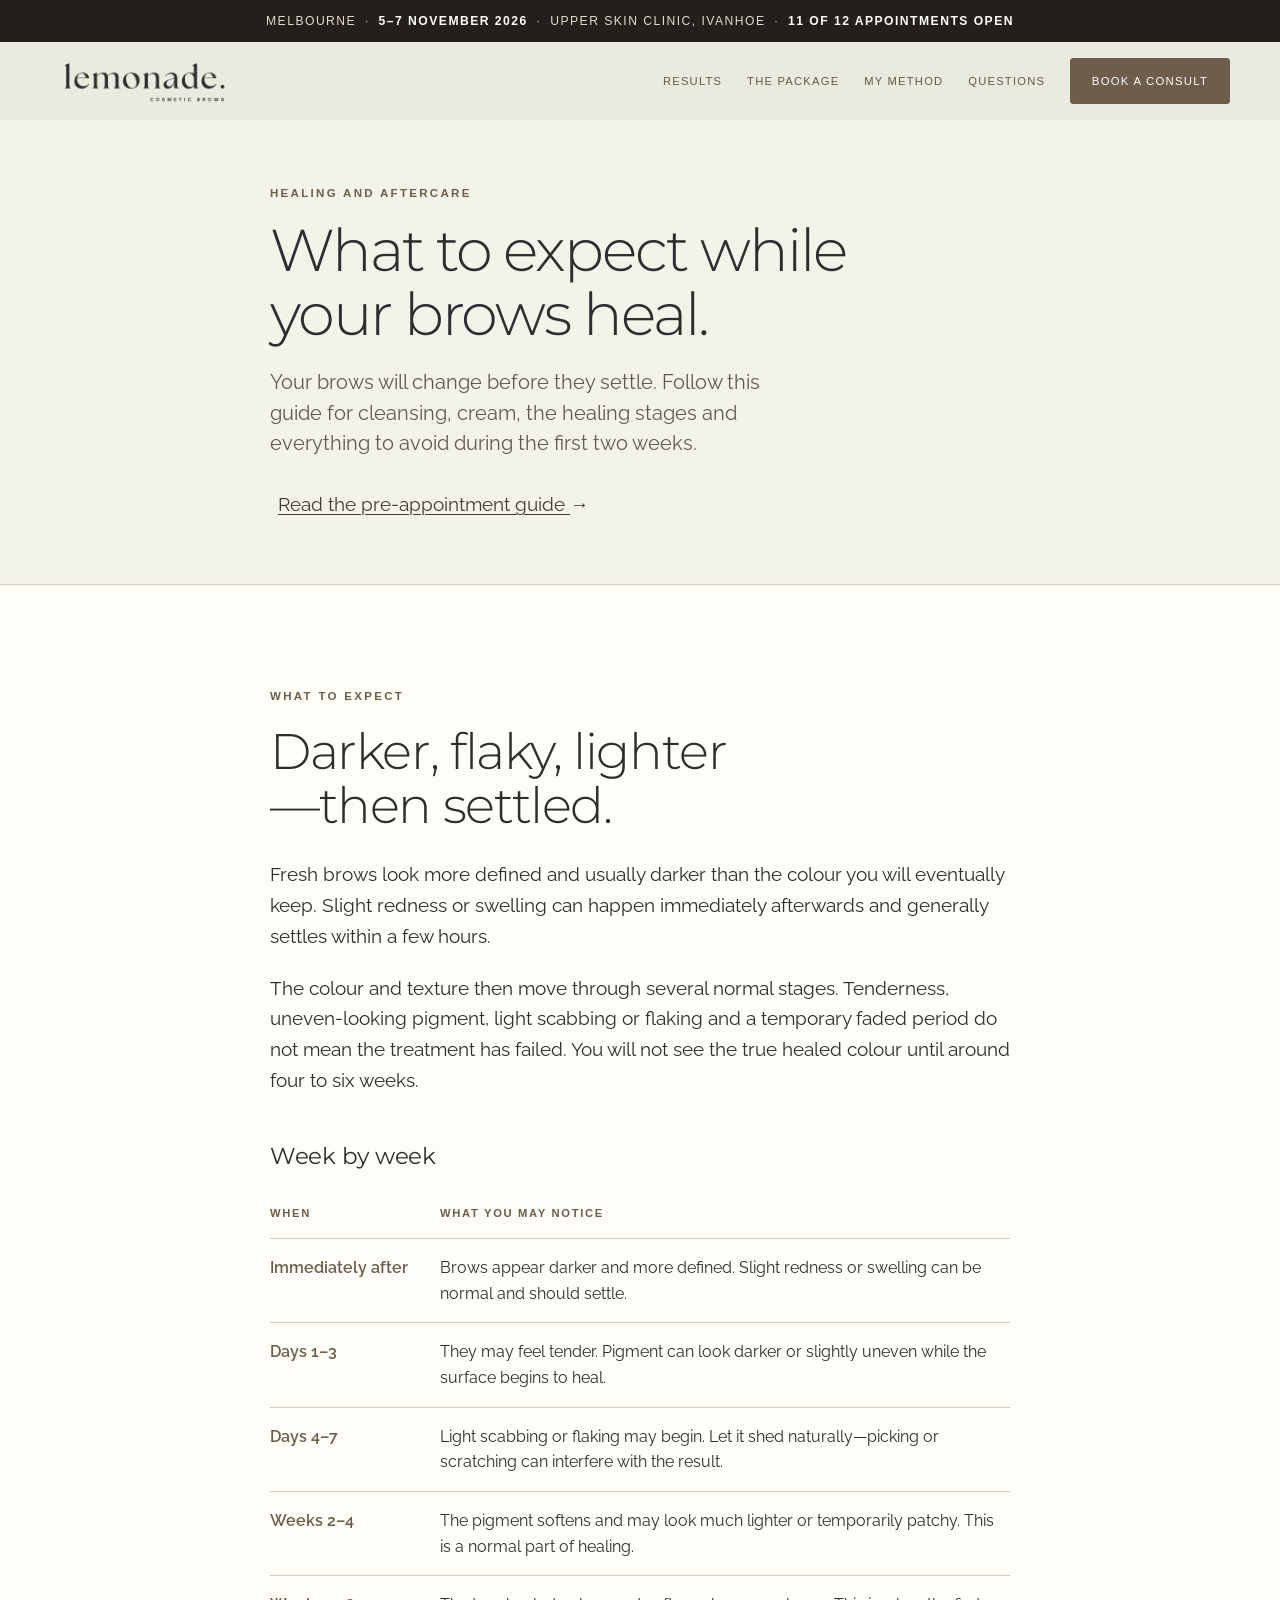
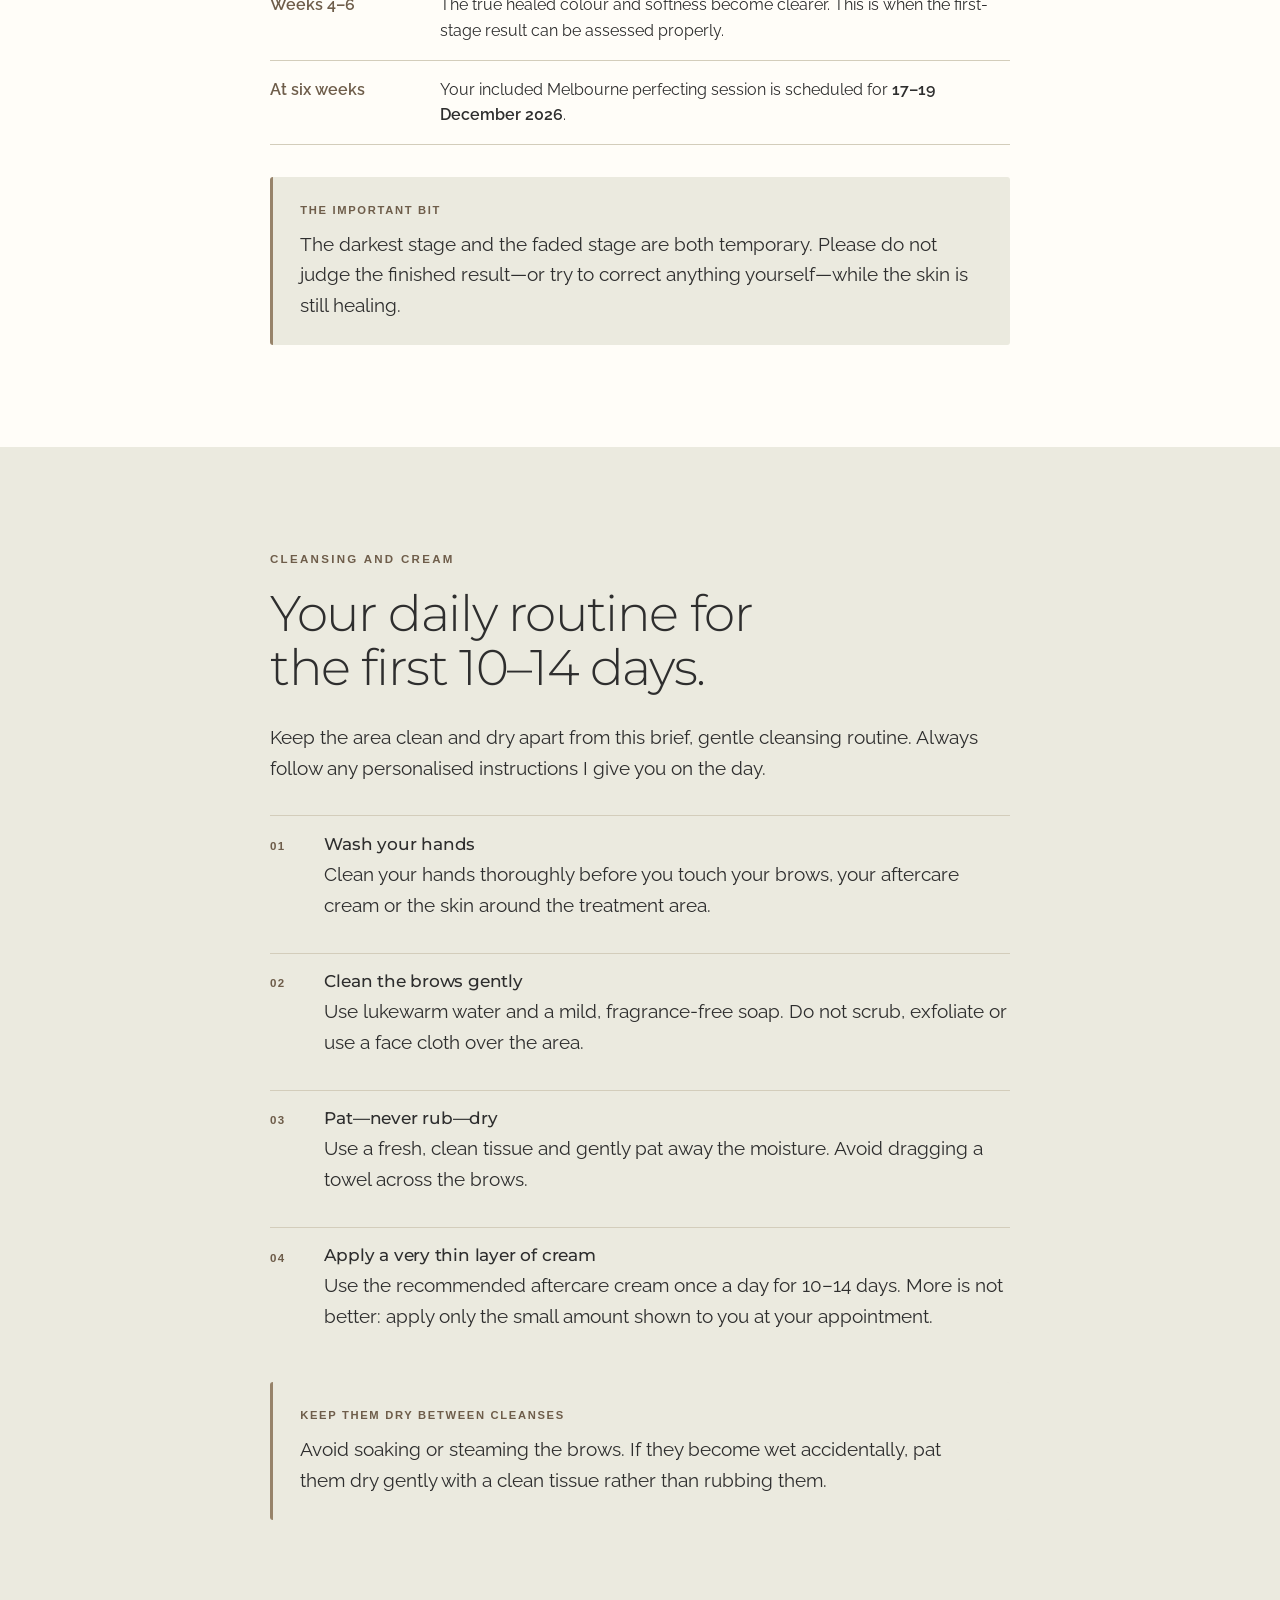
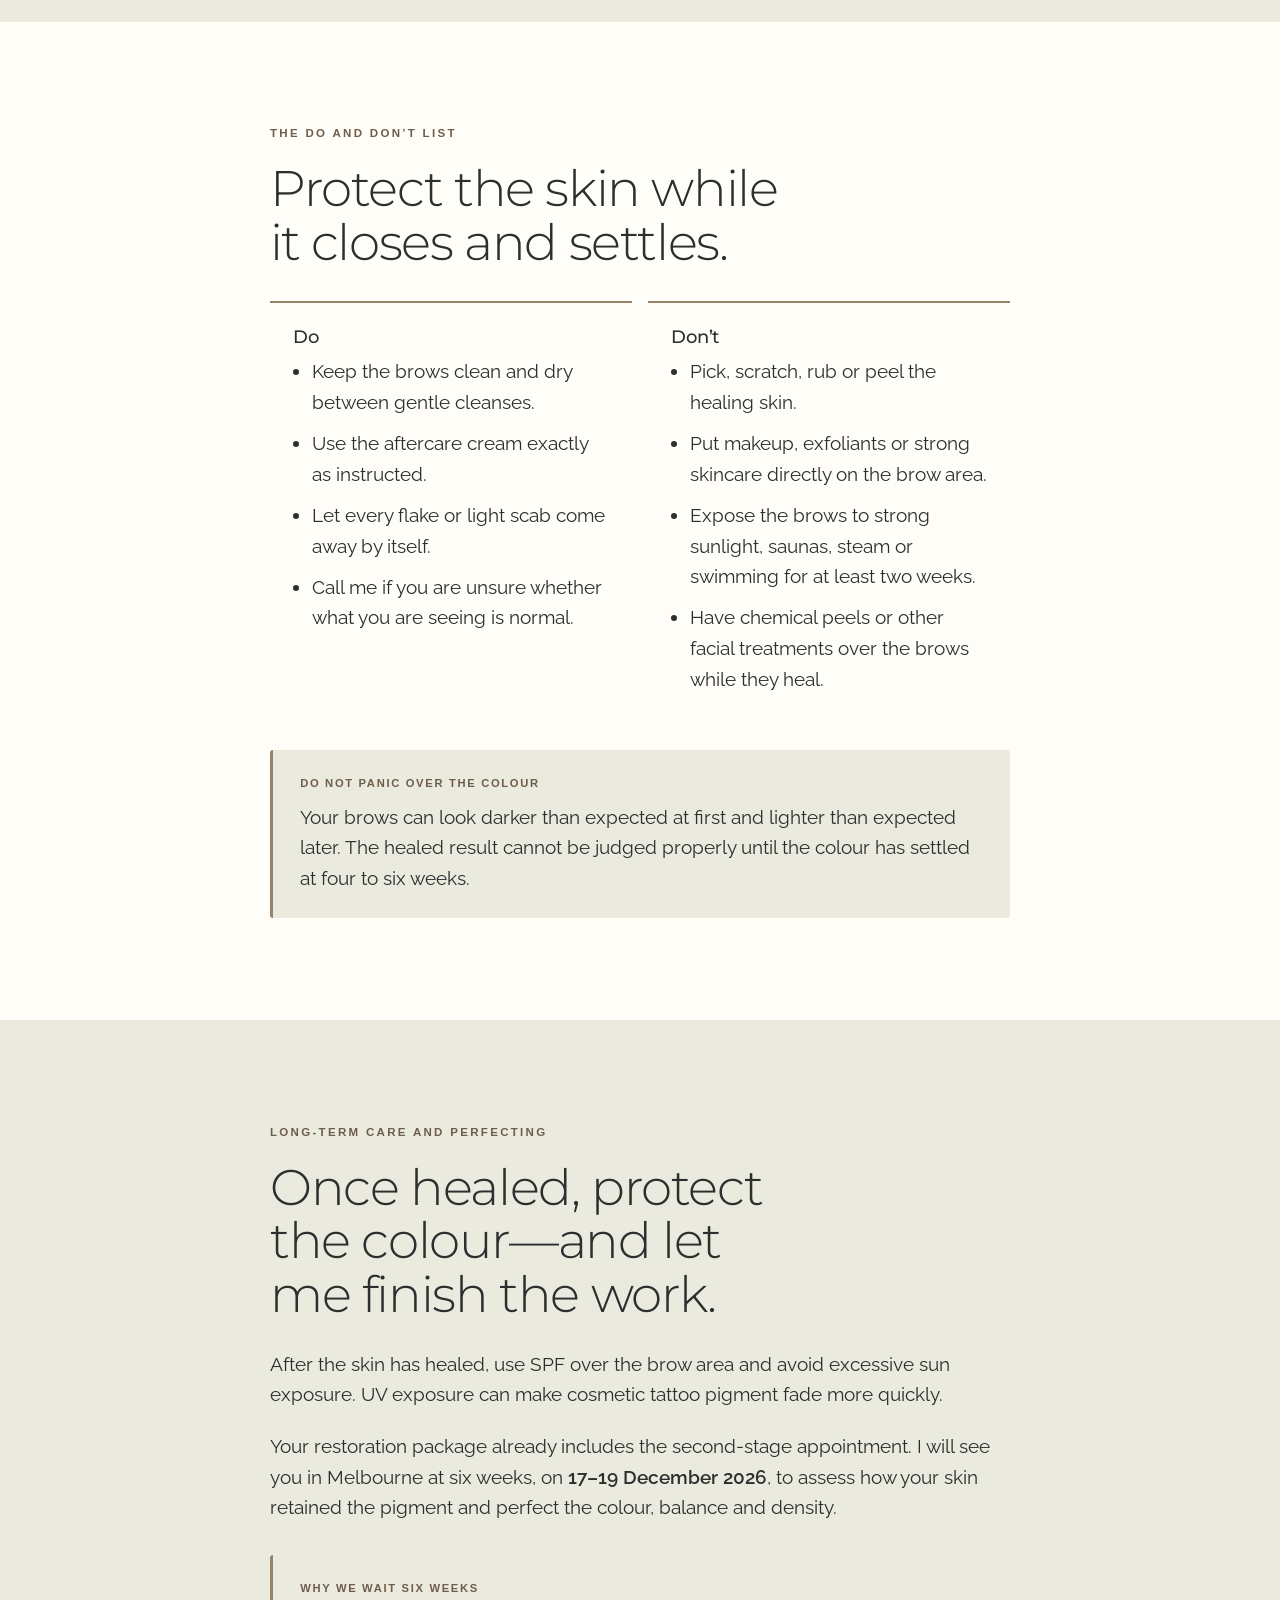
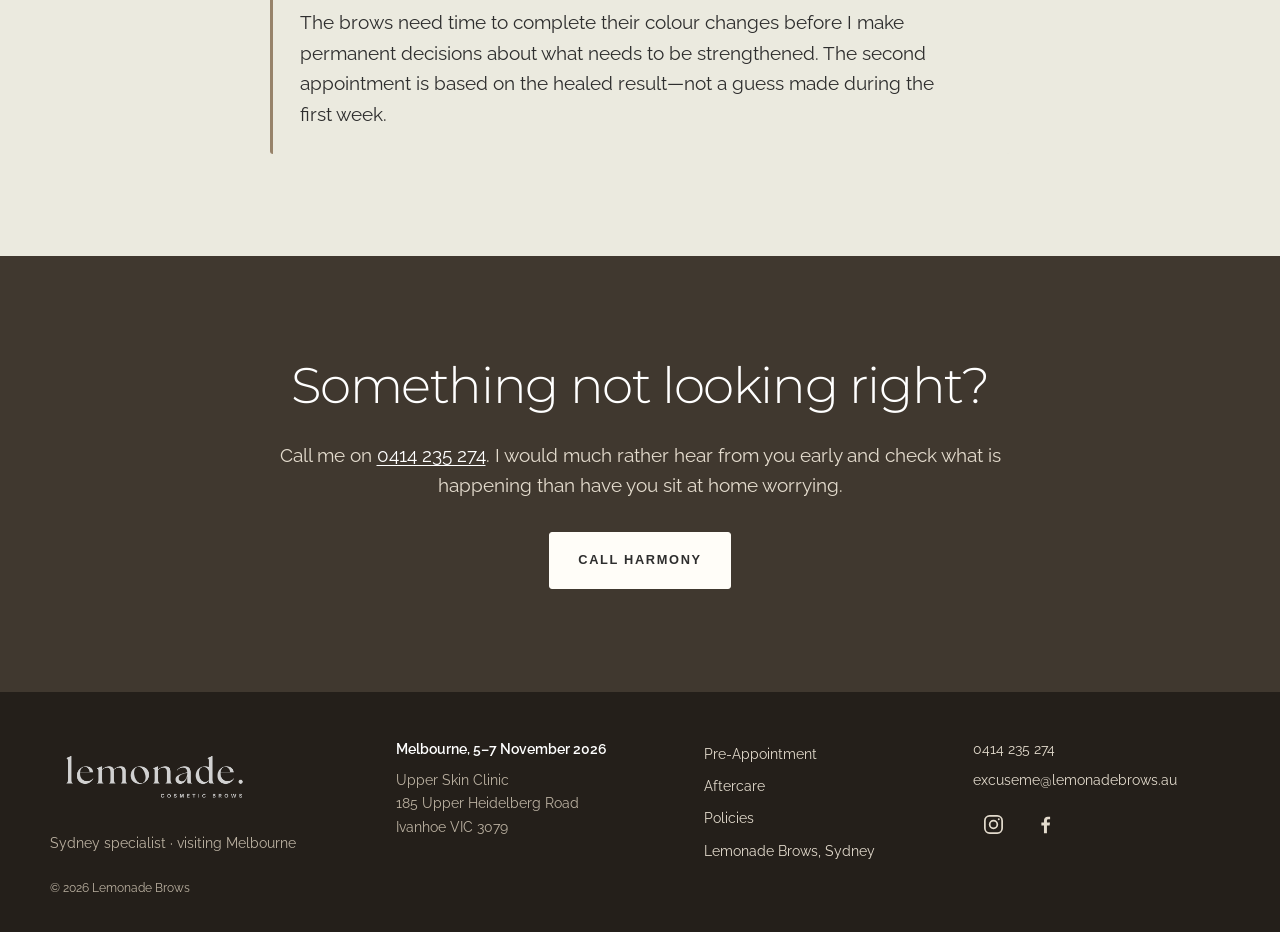
==== aftercare.html @ 1f919110 "Add Melbourne Meta Pixel to aftercare.html" ====
<!DOCTYPE html>
<html lang="en-AU">
<head>
<meta charset="utf-8">
<meta name="viewport" content="width=device-width, initial-scale=1">
<meta name="robots" content="index, follow">
<link rel="canonical" href="https://melbourne.lemonadebrows.au/aftercare.html">
<title>Healing and aftercare | Lemonade Brows</title>
<meta name="description" content="Lemonade Brows healing and aftercare guidance for your cosmetic brow treatment, including what to expect week by week.">
<meta property="og:type" content="website">
<meta property="og:locale" content="en_AU">
<meta property="og:site_name" content="Lemonade Brows — Melbourne">
<meta property="og:title" content="Healing and aftercare · Lemonade Brows Melbourne">
<meta property="og:description" content="Healing and aftercare guidance for your Lemonade Brows cosmetic brow treatment.">
<meta property="og:url" content="https://melbourne.lemonadebrows.au/aftercare.html">
<meta property="og:image" content="https://melbourne.lemonadebrows.au/images/brand/melbourne-share.jpg">
<meta property="og:image:secure_url" content="https://melbourne.lemonadebrows.au/images/brand/melbourne-share.jpg">
<meta property="og:image:type" content="image/jpeg">
<meta property="og:image:width" content="1200">
<meta property="og:image:height" content="630">
<meta property="og:image:alt" content="Harmony Tera, cosmetic brow tattoo specialist at Lemonade Brows">
<meta name="twitter:card" content="summary_large_image">
<meta name="twitter:title" content="Healing and aftercare · Lemonade Brows Melbourne">
<meta name="twitter:description" content="What to expect while your cosmetic brow treatment heals.">
<meta name="twitter:image" content="https://melbourne.lemonadebrows.au/images/brand/melbourne-share.jpg">
<meta name="twitter:image:alt" content="Harmony Tera, cosmetic brow tattoo specialist at Lemonade Brows">
<script type="application/ld+json">
{
  "@context": "https://schema.org",
  "@graph": [
    { "@type": "HealthAndBeautyBusiness", "@id": "https://www.lemonadebrows.au/#business", "name": "Lemonade Brows", "description": "Cosmetic brow tattooing for mature women. Natural, restorative brows for brow loss from ageing, hormones, thyroid conditions, alopecia, cancer treatment or over-plucking.", "url": "https://www.lemonadebrows.au/", "image": "https://melbourne.lemonadebrows.au/images/brand/melbourne-share.jpg", "telephone": "+61414235274", "email": "excuseme@lemonadebrows.au", "priceRange": "$$$", "founder": { "@id": "https://www.lemonadebrows.au/#harmony" }, "address": { "@type": "PostalAddress", "streetAddress": "Shop 2, 18-22 Purkis Street", "addressLocality": "Camperdown", "addressRegion": "NSW", "postalCode": "2050", "addressCountry": "AU" }, "areaServed": [{ "@type": "City", "name": "Sydney" }, { "@type": "City", "name": "Melbourne" }], "sameAs": ["https://www.instagram.com/lemonade.brows", "https://www.google.com/maps/place/Lemonade+Brows/@-33.8856731,151.1785211,17z/"] },
    { "@type": "Person", "@id": "https://www.lemonadebrows.au/#harmony", "name": "Harmony Tera", "jobTitle": "Cosmetic brow tattoo specialist", "worksFor": { "@id": "https://www.lemonadebrows.au/#business" } },
    { "@type": "WebSite", "@id": "https://melbourne.lemonadebrows.au/#website", "url": "https://melbourne.lemonadebrows.au/", "name": "Lemonade Brows — Melbourne", "publisher": { "@id": "https://www.lemonadebrows.au/#business" } },
    { "@type": "WebPage", "@id": "https://melbourne.lemonadebrows.au/aftercare.html#webpage", "url": "https://melbourne.lemonadebrows.au/aftercare.html", "name": "Healing and aftercare | Lemonade Brows", "description": "Lemonade Brows healing and aftercare guidance for your cosmetic brow treatment, including what to expect week by week.", "isPartOf": { "@id": "https://melbourne.lemonadebrows.au/#website" }, "about": { "@id": "https://www.lemonadebrows.au/#business" }, "author": { "@id": "https://www.lemonadebrows.au/#harmony" } }
  ]
}
</script>
<link rel="preconnect" href="https://fonts.googleapis.com">
<link rel="preconnect" href="https://fonts.gstatic.com" crossorigin>
<link href="https://fonts.googleapis.com/css2?family=Cormorant+Garamond:ital,wght@0,400;0,600;1,300;1,400&family=Montserrat:ital,wght@0,200;0,300;0,400;0,500;0,600;1,200;1,300&family=Raleway:wght@400;500;600&display=swap" rel="stylesheet">
<link rel="stylesheet" href="styles.css">
<style>
  .info-page .eyebrow::before { display:none; }
  .care-steps { counter-reset:care; display:grid; gap:.85rem; margin:2rem 0; }
  .care-step { counter-increment:care; display:grid; grid-template-columns:2.4rem 1fr; gap:1rem; padding:1.15rem 0; border-top:1px solid var(--rule); }
  .care-step::before { content:counter(care,decimal-leading-zero); color:var(--primary-ink); font-family:var(--font-acc); font-size:.72rem; font-weight:600; letter-spacing:.12em; padding-top:.15rem; }
  .care-step h3 { margin:0 0 .35rem; font-size:1.08rem; font-weight:500; }
  .care-step p { margin:0; }
  .care-grid { display:grid; grid-template-columns:repeat(2,minmax(0,1fr)); gap:1rem; margin-top:2rem; }
  .care-card { padding:1.45rem; background:var(--paper); border-top:2px solid var(--primary); }
  .care-card h3 { margin-bottom:.65rem; font-size:1.1rem; font-weight:500; }
  .care-card ul { margin:0; padding-left:1.15rem; }
  .care-card li + li { margin-top:.65rem; }
  @media (max-width:680px) { .care-grid { grid-template-columns:1fr; } }
</style>
  <script async src="https://www.googletagmanager.com/gtag/js?id=G-Y5MG107RR9"></script>
  <script>
    window.dataLayer = window.dataLayer || [];
    function gtag(){dataLayer.push(arguments);}
    gtag('js', new Date());
    gtag('config', 'G-Y5MG107RR9');
  </script>
  <script type="text/javascript">
    (function(c,l,a,r,i,t,y){
        c[a]=c[a]||function(){(c[a].q=c[a].q||[]).push(arguments)};
        t=l.createElement(r);t.async=1;t.src="https://www.clarity.ms/tag/"+i;
        y=l.getElementsByTagName(r)[0];y.parentNode.insertBefore(t,y);
    })(window, document, "clarity", "script", "ymj0sbibm0");
  </script>
  <!-- Meta Pixel Code -->
  <script>
    !function(f,b,e,v,n,t,s)
    {if(f.fbq)return;n=f.fbq=function(){n.callMethod?
    n.callMethod.apply(n,arguments):n.queue.push(arguments)};
    if(!f._fbq)f._fbq=n;n.push=n;n.loaded=!0;n.version='2.0';
    n.queue=[];t=b.createElement(e);t.async=!0;
    t.src=v;s=b.getElementsByTagName(e)[0];
    s.parentNode.insertBefore(t,s)}(window, document,'script',
    'https://connect.facebook.net/en_US/fbevents.js');
    fbq('init', '1321228265620763');
    fbq('track', 'PageView');
  </script>
  <noscript><img height="1" width="1" style="display:none"
    src="https://www.facebook.com/tr?id=1321228265620763&ev=PageView&noscript=1"
  /></noscript>
  <!-- End Meta Pixel Code -->
</head>
<body class="info-page">

<a class="skip" href="#main">Skip to content</a>

<div class="announce">
  <span class="announce-group announce-date"><span>Melbourne</span><span class="sep">·</span><b>5–7 November 2026</b></span>
  <span class="announce-group announce-venue"><span class="sep">·</span><span>Upper Skin Clinic, Ivanhoe</span></span>
  <span class="announce-group announce-availability"><span class="sep">·</span><b>11 of 12 appointments open</b></span>
</div>

<header class="site-header">
  <div class="wrap header-inner">
    <a class="wordmark" href="index.html" aria-label="Lemonade Brows Melbourne home">
      <img src="images/brand/lemonade-logo-black.png" alt="Lemonade Cosmetic Brows" width="758" height="278">
    </a>
    <button class="nav-toggle" type="button" aria-expanded="false" aria-controls="site-navigation" aria-label="Open navigation menu">
      <span class="nav-toggle-icon" aria-hidden="true"><span></span></span>
    </button>
    <nav class="nav" id="site-navigation" aria-label="Page navigation">
      <a href="index.html#results">Results</a>
      <a href="index.html#package">The package</a>
      <a href="index.html#method">My method</a>
      <a href="index.html#questions">Questions</a>
      <a class="btn" href="consultation.html">Book a consult</a>
    </nav>
  </div>
</header>

<main id="main">

<section class="hero pad-sm">
  <div class="wrap tight" style="margin-inline:auto;">
    <span class="eyebrow">Healing and aftercare</span>
    <h1>What to expect while your brows heal.</h1>
    <p class="lede">Your brows will change before they settle. Follow this guide for cleansing, cream, the healing stages and everything to avoid during the first two weeks.</p>
    <div class="btn-row"><a class="text-link" href="pre-appointment.html">Read the pre-appointment guide <span class="arrow" aria-hidden="true">→</span></a></div>
  </div>
</section>

<hr class="rule">

<section class="paper">
  <div class="wrap tight" style="margin-inline:auto;">
    <span class="eyebrow">What to expect</span>
    <h2>Darker, flaky, lighter—then settled.</h2>
    <p>Fresh brows look more defined and usually darker than the colour you will eventually keep. Slight redness or swelling can happen immediately afterwards and generally settles within a few hours.</p>
    <p>The colour and texture then move through several normal stages. Tenderness, uneven-looking pigment, light scabbing or flaking and a temporary faded period do not mean the treatment has failed. You will not see the true healed colour until around four to six weeks.</p>

    <h3 style="margin-top:3rem;">Week by week</h3>
    <table class="heal">
      <thead><tr><th scope="col">When</th><th scope="col">What you may notice</th></tr></thead>
      <tbody>
        <tr><th scope="row">Immediately after</th><td>Brows appear darker and more defined. Slight redness or swelling can be normal and should settle.</td></tr>
        <tr><th scope="row">Days 1–3</th><td>They may feel tender. Pigment can look darker or slightly uneven while the surface begins to heal.</td></tr>
        <tr><th scope="row">Days 4–7</th><td>Light scabbing or flaking may begin. Let it shed naturally—picking or scratching can interfere with the result.</td></tr>
        <tr><th scope="row">Weeks 2–4</th><td>The pigment softens and may look much lighter or temporarily patchy. This is a normal part of healing.</td></tr>
        <tr><th scope="row">Weeks 4–6</th><td>The true healed colour and softness become clearer. This is when the first-stage result can be assessed properly.</td></tr>
        <tr><th scope="row">At six weeks</th><td>Your included Melbourne perfecting session is scheduled for <strong>17–19 December 2026</strong>.</td></tr>
      </tbody>
    </table>

    <div class="callout">
      <span class="label">The important bit</span>
      <p>The darkest stage and the faded stage are both temporary. Please do not judge the finished result—or try to correct anything yourself—while the skin is still healing.</p>
    </div>
  </div>
</section>

<section class="cream">
  <div class="wrap tight" style="margin-inline:auto;">
    <span class="eyebrow">Cleansing and cream</span>
    <h2>Your daily routine for the first 10–14 days.</h2>
    <p>Keep the area clean and dry apart from this brief, gentle cleansing routine. Always follow any personalised instructions I give you on the day.</p>
    <div class="care-steps">
      <article class="care-step"><div><h3>Wash your hands</h3><p>Clean your hands thoroughly before you touch your brows, your aftercare cream or the skin around the treatment area.</p></div></article>
      <article class="care-step"><div><h3>Clean the brows gently</h3><p>Use lukewarm water and a mild, fragrance-free soap. Do not scrub, exfoliate or use a face cloth over the area.</p></div></article>
      <article class="care-step"><div><h3>Pat—never rub—dry</h3><p>Use a fresh, clean tissue and gently pat away the moisture. Avoid dragging a towel across the brows.</p></div></article>
      <article class="care-step"><div><h3>Apply a very thin layer of cream</h3><p>Use the recommended aftercare cream once a day for 10–14 days. More is not better: apply only the small amount shown to you at your appointment.</p></div></article>
    </div>
    <div class="callout"><span class="label">Keep them dry between cleanses</span><p>Avoid soaking or steaming the brows. If they become wet accidentally, pat them dry gently with a clean tissue rather than rubbing them.</p></div>
  </div>
</section>

<section class="paper">
  <div class="wrap tight" style="margin-inline:auto;">
    <span class="eyebrow">The do and don’t list</span>
    <h2>Protect the skin while it closes and settles.</h2>
    <div class="care-grid">
      <article class="care-card"><h3>Do</h3><ul><li>Keep the brows clean and dry between gentle cleanses.</li><li>Use the aftercare cream exactly as instructed.</li><li>Let every flake or light scab come away by itself.</li><li>Call me if you are unsure whether what you are seeing is normal.</li></ul></article>
      <article class="care-card"><h3>Don’t</h3><ul><li>Pick, scratch, rub or peel the healing skin.</li><li>Put makeup, exfoliants or strong skincare directly on the brow area.</li><li>Expose the brows to strong sunlight, saunas, steam or swimming for at least two weeks.</li><li>Have chemical peels or other facial treatments over the brows while they heal.</li></ul></article>
    </div>
    <div class="callout"><span class="label">Do not panic over the colour</span><p>Your brows can look darker than expected at first and lighter than expected later. The healed result cannot be judged properly until the colour has settled at four to six weeks.</p></div>
  </div>
</section>

<section class="cream">
  <div class="wrap tight" style="margin-inline:auto;">
    <span class="eyebrow">Long-term care and perfecting</span>
    <h2>Once healed, protect the colour—and let me finish the work.</h2>
    <p>After the skin has healed, use SPF over the brow area and avoid excessive sun exposure. UV exposure can make cosmetic tattoo pigment fade more quickly.</p>
    <p>Your restoration package already includes the second-stage appointment. I will see you in Melbourne at six weeks, on <strong>17–19 December 2026</strong>, to assess how your skin retained the pigment and perfect the colour, balance and density.</p>
    <div class="callout"><span class="label">Why we wait six weeks</span><p>The brows need time to complete their colour changes before I make permanent decisions about what needs to be strengthened. The second appointment is based on the healed result—not a guess made during the first week.</p></div>
  </div>
</section>

<section class="cocoa">
  <div class="wrap tight" style="margin-inline:auto; text-align:center;">
    <h2>Something not looking right?</h2>
    <p style="margin-inline:auto;">Call me on <a href="tel:+61414235274">0414 235 274</a>. I would much rather hear from you early and check what is happening than have you sit at home worrying.</p>
    <div class="btn-row" style="justify-content:center;">
      <a class="btn" href="tel:+61414235274">Call Harmony</a>
    </div>
  </div>
</section>

</main>

<footer class="site-footer">
  <div class="wrap">
    <div class="footer-grid">
      <div class="footer-column footer-brand">
        <a class="wordmark" href="index.html" aria-label="Lemonade Brows home">
          <img src="images/brand/lemonade-logo-black.png" alt="Lemonade Cosmetic Brows" width="758" height="278">
        </a>
        <p>Sydney specialist · visiting Melbourne</p>
        <p class="footer-copyright">© 2026 Lemonade Brows</p>
      </div>
      <div class="footer-column">
        <p><strong>Melbourne, 5–7 November 2026</strong></p>
        <p>Upper Skin Clinic<br>185 Upper Heidelberg Road<br>Ivanhoe VIC 3079</p>
      </div>
      <div class="footer-column">
        <div class="footer-resource-links">
          <a href="pre-appointment.html">Pre-Appointment</a>
          <a href="aftercare.html">Aftercare</a>
          <a href="policies.html">Policies</a>
          <a href="https://www.lemonadebrows.au/" target="_blank" rel="noopener">Lemonade Brows, Sydney</a>
        </div>
      </div>
      <div class="footer-column">
        <p><a href="tel:+61414235274">0414 235 274</a></p>
        <p><a href="mailto:excuseme@lemonadebrows.au">excuseme@lemonadebrows.au</a></p>
        <div class="social-links" aria-label="Social media">
          <a class="social-link" href="https://www.instagram.com/lemonade.brows" target="_blank" rel="noopener" aria-label="Lemonade Brows on Instagram"><svg viewBox="0 0 24 24" fill="none" stroke="currentColor" stroke-width="1.8" aria-hidden="true"><rect x="3" y="3" width="18" height="18" rx="5"></rect><circle cx="12" cy="12" r="4"></circle><circle cx="17.5" cy="6.5" r="1" fill="currentColor" stroke="none"></circle></svg></a>
          <a class="social-link" href="https://www.facebook.com/p/LemonadeBrows-61559657100079/" target="_blank" rel="noopener" aria-label="Lemonade Brows on Facebook"><svg viewBox="0 0 24 24" fill="currentColor" aria-hidden="true"><path d="M13.5 21v-8h2.8l.4-3h-3.2V8.1c0-.9.3-1.5 1.6-1.5h1.7V3.9c-.3 0-1.3-.1-2.4-.1-2.4 0-4 1.4-4 4.1V10H7.7v3h2.7v8h3.1z"></path></svg></a>
        </div>
      </div>
    </div>
  </div>
</footer>

<div class="sticky-cta">
  <span class="who"><b>$1,100 complete</b> 11 of 12 left · 5–7 Nov</span>
  <a class="btn" href="consultation.html">Book a consult</a>
</div>

<script>
  (() => {
    const toggle = document.querySelector('.nav-toggle');
    const nav = document.getElementById('site-navigation');
    if (!toggle || !nav) return;
    const setOpen = (open) => {
      toggle.setAttribute('aria-expanded', String(open));
      toggle.setAttribute('aria-label', open ? 'Close navigation menu' : 'Open navigation menu');
      nav.dataset.open = String(open);
    };
    toggle.addEventListener('click', () => setOpen(toggle.getAttribute('aria-expanded') !== 'true'));
    nav.addEventListener('click', (event) => {
      if (event.target.closest('a')) setOpen(false);
    });
    document.addEventListener('keydown', (event) => {
      if (event.key === 'Escape' && toggle.getAttribute('aria-expanded') === 'true') {
        setOpen(false);
        toggle.focus();
      }
    });
  })();
</script>

</body>
</html>
---- styles.css ----
/* ==========================================================================
   Lemonade Brows — Melbourne popup
   Harmony's four brand colours, extended only with tints and shades
   of those same hues. No new colours introduced.
   ========================================================================== */

:root {
  color-scheme: light;            /* deliberate single-theme design */

  /* --- Harmony's four --- */
  --primary:    #97836A;
  --bg:         #EBEADF;
  --accent:     #63594C;
  --contrast:   #2E2E2E;

  /* --- Derived range, same hue family --- */
  --espresso:   #241F1A;
  --cocoa:      #40382F;
  --sand:       #D9D2C0;
  --sand-soft:  #E4DFD1;
  --paper:      #FFFDF8;
  --bg-tint:    #F4F3EA;

  --rule:       #D3CDBB;
  --rule-soft:  #E4E1D4;
  --muted:      #6E6659;

  /* Small text on light grounds: #97836A is only 3.3:1, this is 4.8–5.7:1 */
  --primary-ink: #6E5D4A;
  --primary-lift: #CBB79C;  /* the brand brown, lifted to read on dark grounds */
  --on-dark:     #E3DBCD;
  --on-dark-dim: #BCB2A2;

  --font-display: 'Cormorant Garamond', Georgia, 'Times New Roman', serif;
  --font-head:  'Montserrat', 'Helvetica Neue', Helvetica, Arial, sans-serif;
  --font-body:  'Raleway', 'Helvetica Neue', Helvetica, Arial, sans-serif;
  --font-acc:   'Helvetica Neue', Helvetica, Arial, sans-serif;

  --measure:    62ch;
  --gutter:     clamp(1rem, 5vw, 2.5rem);
  --wrap:       1180px;
  --wrap-tight: 740px;

  --r:          3px;
  --arch:       50% 50% 3px 3px / 26% 26% 3px 3px;
  --shadow:     0 2px 6px rgba(36,31,26,.06), 0 24px 48px -28px rgba(36,31,26,.35);
  --shadow-lg:  0 3px 10px rgba(36,31,26,.08), 0 40px 70px -34px rgba(36,31,26,.45);
}

*, *::before, *::after { box-sizing: border-box; }

html { -webkit-text-size-adjust: 100%; scroll-behavior: smooth; }
@media (prefers-reduced-motion: reduce) {
  html { scroll-behavior: auto; }
  *, *::before, *::after { animation-duration: .01ms !important; transition-duration: .01ms !important; }
}

body {
  margin: 0;
  background: var(--bg);
  color: var(--contrast);
  font-family: var(--font-body);
  font-size: clamp(1.0625rem, .35vw + 1rem, 1.1875rem);
  line-height: 1.62;
  -webkit-font-smoothing: antialiased;
}

img { max-width: 100%; height: auto; display: block; }

/* ---------- Typography ---------------------------------------------------- */

h1, h2, h3, h4 {
  font-family: var(--font-head);
  font-weight: 300;
  color: var(--contrast);
  letter-spacing: -.02em;
  line-height: 1.08;
  margin: 0 0 .55em;
  text-wrap: balance;
}

h1 { font-size: clamp(2.4rem, 6.4vw, 4.6rem); letter-spacing: -.035em; }
h2 { font-size: clamp(1.85rem, 4.2vw, 3.1rem);  letter-spacing: -.028em; }
h3 { font-size: clamp(1.25rem, 1.8vw, 1.6rem); font-weight: 400; letter-spacing: -.012em; }
h4 { font-size: 1.0625rem; font-weight: 600; letter-spacing: 0; line-height: 1.35; }

/* a phrase set in the brand brown inside a heading */
.hl { color: var(--primary); font-style: italic; font-weight: 200; }

p { margin: 0 0 1.1em; max-width: var(--measure); text-wrap: pretty; }
p:last-child { margin-bottom: 0; }

a { color: var(--accent); text-underline-offset: .18em; text-decoration-thickness: 1px; }
a:hover { color: var(--primary-ink); }

strong, b { font-weight: 600; }

.eyebrow {
  font-family: var(--font-acc);
  font-size: .72rem;
  letter-spacing: .2em;
  text-transform: uppercase;
  color: var(--primary-ink);
  font-weight: 600;
  margin: 0 0 1.2rem;
  display: flex;
  align-items: center;
  gap: .7rem;
}
.eyebrow::before { content: ""; width: 1.7rem; height: 1px; background: var(--primary); flex: none; }

.lede { font-size: 1.18em; color: var(--accent); line-height: 1.55; }

.sig {
  font-family: var(--font-head);
  font-style: italic;
  font-weight: 300;
  font-size: 1.45rem;
  color: var(--primary-ink);
  margin-top: 1.5rem;
}

.fineprint { font-size: .88rem; color: var(--muted); margin-top: 1rem; line-height: 1.55; }

/* ---------- Layout / bands ------------------------------------------------ */

.wrap  { width: min(var(--wrap), 100% - var(--gutter) * 2); margin-inline: auto; }
.tight { width: min(var(--wrap-tight), 100% - var(--gutter) * 2); margin-inline: auto; }

section { padding-block: clamp(3.75rem, 8vw, 7rem); position: relative; }
section.pad-sm { padding-block: clamp(2.5rem, 5vw, 4rem); }

.paper  { background: var(--paper); }
.tinted { background: var(--bg-tint); }
.cream  { background: var(--bg); }
.sandy  { background: var(--sand-soft); }

.inked  { background: var(--accent);   color: var(--on-dark); }
.deep   { background: var(--espresso); color: var(--on-dark); }
.cocoa  { background: var(--cocoa);    color: var(--on-dark); }

.inked h1, .inked h2, .inked h3, .inked h4,
.deep  h1, .deep  h2, .deep  h3, .deep  h4,
.cocoa h1, .cocoa h2, .cocoa h3, .cocoa h4 { color: #fff; }
.inked .eyebrow, .deep .eyebrow, .cocoa .eyebrow { color: var(--on-dark); }
.inked .lede, .deep .lede, .cocoa .lede { color: var(--on-dark); }
.inked .fineprint, .deep .fineprint, .cocoa .fineprint { color: var(--on-dark-dim); }
.inked a, .deep a, .cocoa a { color: #fff; }

.grid-2 {
  display: grid;
  gap: clamp(2rem, 5vw, 4.5rem);
  grid-template-columns: repeat(auto-fit, minmax(min(100%, 21rem), 1fr));
  align-items: start;
}
.grid-2.mid { align-items: center; }
.grid-lean { display: grid; gap: clamp(2rem,5vw,4.5rem); grid-template-columns: 1.15fr .85fr; align-items: center; }
@media (max-width: 880px) { .grid-lean { grid-template-columns: 1fr; } }

hr.rule { border: 0; border-top: 1px solid var(--rule); margin: 0; }

/* ---------- Buttons ------------------------------------------------------- */

.btn {
  display: inline-flex;
  align-items: center;
  justify-content: center;
  gap: .55rem;
  font-family: var(--font-acc);
  font-size: .8rem;
  letter-spacing: .13em;
  text-transform: uppercase;
  font-weight: 600;
  padding: 1.1rem 1.75rem;
  border-radius: var(--r);
  border: 1px solid var(--primary-ink);
  background: var(--primary-ink);
  color: #fff;
  text-decoration: none;
  cursor: pointer;
  transition: background .2s ease, color .2s ease, border-color .2s ease, transform .2s ease;
  text-align: center;
}
.btn:hover { background: var(--espresso); border-color: var(--espresso); color: #fff; transform: translateY(-1px); }

.btn-ghost { background: transparent; color: var(--accent); border-color: var(--rule); }
.btn-ghost:hover { background: var(--accent); color: #fff; border-color: var(--accent); transform: translateY(-1px); }

.inked .btn-ghost, .deep .btn-ghost, .cocoa .btn-ghost {
  color: #fff; border-color: rgba(227,219,205,.42); background: transparent;
}
.inked .btn-ghost:hover, .deep .btn-ghost:hover, .cocoa .btn-ghost:hover {
  background: var(--paper); color: var(--contrast); border-color: var(--paper);
}

.btn-row { display: flex; flex-wrap: wrap; gap: .8rem; align-items: center; margin-top: 1.9rem; }
.btn-row.centre { justify-content: center; }

/* the reassurance line that rides under every CTA */
.cta-note {
  font-family: var(--font-acc);
  font-size: .8rem;
  letter-spacing: .04em;
  color: var(--muted);
  margin-top: .95rem;
  line-height: 1.55;
}
.inked .cta-note, .deep .cta-note, .cocoa .cta-note { color: var(--on-dark-dim); }

/* ---------- Header / announcement ----------------------------------------- */

.announce {
  background: var(--espresso);
  color: var(--on-dark);
  font-family: var(--font-acc);
  font-size: .76rem;
  letter-spacing: .12em;
  text-transform: uppercase;
  text-align: center;
  padding: .75rem var(--gutter);
  line-height: 1.5;
}
.announce b { font-weight: 600; color: #fff; }
.announce .sep { color: var(--primary); margin-inline: .6rem; }

.site-header {
  position: sticky;
  top: 0;
  z-index: 50;
  background: rgba(235,234,223,.97);
  backdrop-filter: blur(12px);
  -webkit-backdrop-filter: blur(12px);
  border-bottom: 0;
}
.header-inner {
  min-height: 78px;
  display: flex; align-items: center; justify-content: space-between;
  gap: 2rem; padding-block: 0;
}

.wordmark { text-decoration: none; display: block; line-height: 1; }
.header-inner > .wordmark { width: clamp(150px,15vw,190px); flex: 0 0 auto; }
.header-inner > .wordmark img { display: block; width: 100%; height: auto; }
.wordmark .name {
  font-family: var(--font-display);
  font-weight: 600;
  font-size: 1.85rem; letter-spacing: -.015em; color: var(--contrast); display: block;
}
.wordmark .sub {
  font-family: var(--font-acc); font-size: .5rem; letter-spacing: .34em;
  text-transform: uppercase; color: var(--muted); display: block;
  margin-top: .25rem; padding-left: .14em;
}

.nav { display: flex; align-items: center; gap: 1.55rem; }
.nav a {
  font-family: var(--font-acc); font-size: .7rem; letter-spacing: .11em;
  text-transform: uppercase; text-decoration: none; color: var(--accent);
  font-weight: 500; white-space: nowrap;
}
.nav a:hover { color: var(--primary-ink); }
/* .nav a out-specifies .btn, so restate the button colours */
.nav a.btn { padding: .8rem 1.3rem; font-size: .71rem; color: #fff; }
.nav a.btn:hover { color: #fff; }

@media (max-width: 920px) { .nav a:not(.btn) { display: none; } }

/* ---------- Sticky mobile CTA --------------------------------------------- */

.sticky-cta {
  display: none;
  position: fixed; left: 0; right: 0; bottom: 0; z-index: 60;
  background: rgba(36,31,26,.97);
  backdrop-filter: blur(10px);
  padding: .75rem var(--gutter);
  padding-bottom: calc(.75rem + env(safe-area-inset-bottom, 0px));
  align-items: center; justify-content: space-between; gap: 1rem;
}
.sticky-cta .who {
  font-family: var(--font-acc); font-size: .67rem; letter-spacing: .12em;
  text-transform: uppercase; color: var(--on-dark-dim); line-height: 1.45;
}
.sticky-cta .who b { color: #fff; display: block; font-weight: 600; }
.sticky-cta .btn { padding: .85rem 1.15rem; font-size: .69rem; flex: none; }
@media (max-width: 720px) {
  .sticky-cta { display: flex; }
  body { padding-bottom: 5.5rem; }
}

/* ---------- Hero ---------------------------------------------------------- */

.hero { background: var(--paper); padding-block: clamp(2.75rem, 6vw, 5rem); overflow: hidden; }
.hero-grid { display: grid; gap: clamp(2.5rem, 5vw, 4rem); grid-template-columns: 1.05fr .95fr; align-items: center; }
@media (max-width: 900px) { .hero-grid { grid-template-columns: 1fr; } }

.hero h1 { margin-bottom: .4em; }
.hero .lede { max-width: 33rem; }

/* arch frame — echoes the shape of a brow */
.arch-frame { position: relative; margin: 0; }
.arch-frame img { border-radius: var(--arch); box-shadow: var(--shadow-lg); width: 100%; }
.arch-frame::after {
  content: "";
  position: absolute; inset: -.85rem -.85rem .85rem -.85rem;
  border: 1px solid var(--primary);
  border-radius: 50% 50% 3px 3px / 24% 24% 3px 3px;
  opacity: .4; pointer-events: none;
}
.arch-frame figcaption {
  font-family: var(--font-acc); font-size: .69rem; letter-spacing: .15em;
  text-transform: uppercase; color: var(--muted); margin-top: 1.5rem; text-align: center;
}
.deep .arch-frame figcaption, .cocoa .arch-frame figcaption, .inked .arch-frame figcaption { color: var(--on-dark-dim); }

.price-flag {
  margin-top: 2rem; padding: 1.25rem 1.5rem;
  background: var(--bg); border-left: 3px solid var(--primary); border-radius: var(--r);
}
.price-flag .amount {
  font-family: var(--font-head); font-size: 2rem; font-weight: 300;
  color: var(--contrast); display: block; line-height: 1; letter-spacing: -.03em;
  font-variant-numeric: tabular-nums;
}
.price-flag .detail { font-size: .93rem; color: var(--accent); margin: .5rem 0 0; }

/* ---------- Proof bar ----------------------------------------------------- */

.proofbar { background: var(--espresso); color: var(--on-dark); padding-block: clamp(1.75rem,3.5vw,2.5rem); }
.proofbar .row {
  display: grid; gap: 1.6rem 2rem;
  grid-template-columns: repeat(auto-fit, minmax(min(100%, 10.5rem), 1fr));
  text-align: center;
}
.stat .fig {
  font-family: var(--font-head); font-weight: 200;
  font-size: clamp(1.9rem, 3.2vw, 2.6rem); line-height: 1; color: #fff;
  letter-spacing: -.03em; font-variant-numeric: tabular-nums; display: block;
}
.stat .fig .star { color: var(--primary); font-size: .58em; letter-spacing: .04em; }
.stat .cap {
  font-family: var(--font-acc); font-size: .67rem; letter-spacing: .14em;
  text-transform: uppercase; color: var(--on-dark-dim); margin-top: .65rem; display: block; line-height: 1.5;
}

/* ---------- Checklist ----------------------------------------------------- */

.checks { list-style: none; padding: 0; margin: 0; display: grid; }
.checks li {
  position: relative; padding: .82rem 0 .82rem 2.1rem;
  line-height: 1.5; border-bottom: 1px solid var(--rule-soft);
}
.checks li:first-child { border-top: 1px solid var(--rule-soft); }
.checks li::before {
  content: ""; position: absolute; left: .35rem; top: 1.35em;
  width: .5rem; height: .5rem; border-radius: 50%; background: var(--primary);
}
.inked .checks li, .deep .checks li, .cocoa .checks li { border-color: rgba(227,219,205,.2); }

/* ---------- Cards --------------------------------------------------------- */

.cards {
  display: grid; gap: clamp(1.1rem, 2.2vw, 1.75rem);
  grid-template-columns: repeat(auto-fit, minmax(min(100%, 17rem), 1fr));
  margin-top: 2.9rem;
}
.card {
  background: var(--paper); border: 1px solid var(--rule-soft);
  border-top: 3px solid var(--primary);
  border-radius: var(--r); padding: clamp(1.5rem, 2.5vw, 2.1rem);
  display: flex; flex-direction: column;
}
.card h3 { margin-bottom: .4em; }
.card .tag {
  font-family: var(--font-acc); font-size: .67rem; letter-spacing: .17em;
  text-transform: uppercase; color: var(--primary-ink); font-weight: 600;
  display: block; margin-bottom: .85rem;
}
.card p { font-size: .96rem; }
.card .suits {
  margin-top: auto; padding-top: 1.1rem;
  border-top: 1px solid var(--rule-soft); font-size: .9rem; color: var(--accent);
}
.card .suits b { color: var(--primary-ink); font-weight: 600; }

/* ---------- Value stack --------------------------------------------------- */

.stack { margin-top: 2.5rem; border-top: 1px solid var(--rule); }
.stack .line {
  display: grid; grid-template-columns: 2.4rem 1fr auto; gap: 1rem;
  align-items: baseline; padding: 1.15rem 0; border-bottom: 1px solid var(--rule);
}
.stack .tick { color: var(--primary-ink); font-size: 1rem; line-height: 1.4; }
.stack .what b { display: block; font-weight: 600; margin-bottom: .2rem; font-size: 1.02rem; }
.stack .what span { font-size: .93rem; color: var(--accent); display: block; max-width: 52ch; }
.stack .val {
  font-family: var(--font-acc); font-size: .73rem; letter-spacing: .12em;
  text-transform: uppercase; color: var(--primary-ink); font-weight: 600; white-space: nowrap;
}
.stack .total {
  display: grid; grid-template-columns: 2.4rem 1fr auto; gap: 1rem;
  align-items: baseline; padding: 1.5rem 0 0;
}
.stack .total .what b { font-size: 1.15rem; }
.stack .total .val {
  font-family: var(--font-head); font-size: 2.1rem; font-weight: 300;
  color: var(--contrast); letter-spacing: -.035em; text-transform: none;
  font-variant-numeric: tabular-nums;
}
@media (max-width: 620px) {
  .stack .line, .stack .total { grid-template-columns: 1.6rem 1fr; }
  .stack .val { grid-column: 2; margin-top: .35rem; }
}

/* ---------- Comparison ---------------------------------------------------- */

.compare { display: grid; gap: 1.25rem; grid-template-columns: repeat(auto-fit, minmax(min(100%,18rem),1fr)); margin-top: 2.6rem; }
.compare > div { border-radius: var(--r); padding: clamp(1.4rem,2.5vw,1.95rem); }
.compare .usual { background: var(--sand-soft); border: 1px solid var(--rule); }
.compare .mine  { background: var(--cocoa); color: var(--on-dark); border: 1px solid var(--cocoa); }
.compare h4 {
  font-family: var(--font-acc); font-size: .71rem; letter-spacing: .16em;
  text-transform: uppercase; margin-bottom: 1.15rem; color: var(--accent); font-weight: 600;
}
.compare .mine h4 { color: var(--primary); }
.compare ul { list-style: none; padding: 0; margin: 0; display: grid; gap: .8rem; }
.compare li { position: relative; padding-left: 1.55rem; font-size: .97rem; line-height: 1.5; }
.compare li::before { position: absolute; left: 0; top: 0; }
.compare .usual li::before { content: "—"; color: var(--muted); }
.compare .mine li::before { content: "\2713"; color: var(--primary); font-size: .92em; }

/* ---------- Numbered steps ------------------------------------------------ */

.steps { counter-reset: step; list-style: none; padding: 0; margin: 2.6rem 0 0; display: grid; gap: 1.5rem; }
.steps > li { counter-increment: step; display: grid; grid-template-columns: 2.9rem 1fr; gap: 1.1rem; align-items: start; }
.steps > li::before {
  content: counter(step, decimal-leading-zero);
  font-family: var(--font-head); font-size: .95rem; font-weight: 400;
  letter-spacing: .02em; color: var(--primary); padding-top: .2em;
  font-variant-numeric: tabular-nums;
}
.steps h4 { margin-bottom: .28em; }
.steps p { font-size: .97rem; margin: 0; }

/* ---------- Clock --------------------------------------------------------- */

.clock { margin: 2.3rem 0 0; }
.clock > div {
  display: grid; grid-template-columns: 10rem 1fr; gap: 1.6rem;
  padding: 1.4rem 0; border-top: 1px solid var(--rule); align-items: baseline;
}
.clock > div:last-child { border-bottom: 1px solid var(--rule); }
.clock .when {
  font-family: var(--font-acc); font-size: .74rem; letter-spacing: .13em;
  text-transform: uppercase; color: var(--primary-ink); font-weight: 600;
}
.clock .what { margin: 0; font-size: .99rem; }
.clock .what b { display: block; margin-bottom: .22rem; font-weight: 600; }
.inked .clock > div, .deep .clock > div, .cocoa .clock > div { border-color: rgba(227,219,205,.2); }
.inked .clock .when, .deep .clock .when, .cocoa .clock .when { color: var(--primary); }
@media (max-width: 620px) { .clock > div { grid-template-columns: 1fr; gap: .4rem; } }

/* ---------- Gallery ------------------------------------------------------- */

.gallery {
  display: grid; gap: clamp(1rem, 2vw, 1.6rem);
  grid-template-columns: repeat(auto-fill, minmax(min(100%, 15rem), 1fr));
  margin-top: 2.9rem;
}
.shot { margin: 0; }
.shot img { width: 100%; border-radius: var(--r); background: var(--sand-soft); }
.shot figcaption { margin-top: .9rem; }
.shot .brief {
  font-family: var(--font-head); font-weight: 300; font-style: italic;
  font-size: 1.02rem; line-height: 1.4; color: var(--contrast);
  display: block; margin-bottom: .5rem;
}
.shot .meta {
  font-family: var(--font-acc); font-size: .65rem; letter-spacing: .14em;
  text-transform: uppercase; color: var(--primary-ink); font-weight: 600;
}
.deep .shot .brief, .cocoa .shot .brief, .inked .shot .brief { color: #fff; }
.deep .shot .meta, .cocoa .shot .meta, .inked .shot .meta { color: var(--primary); }
.ba-key {
  font-family: var(--font-acc); font-size: .68rem; letter-spacing: .15em;
  text-transform: uppercase; color: var(--muted); margin-top: 1.9rem;
}
.deep .ba-key, .cocoa .ba-key, .inked .ba-key { color: var(--on-dark-dim); }

/* ---------- Quotes -------------------------------------------------------- */

.quotes { display: grid; gap: clamp(1.1rem,2.2vw,1.75rem); grid-template-columns: repeat(auto-fit, minmax(min(100%,17rem),1fr)); margin-top: 2.7rem; }
.quote {
  background: var(--paper); border: 1px solid var(--rule-soft);
  border-radius: var(--r); padding: clamp(1.5rem,2.5vw,2rem); margin: 0;
}
.quote .stars { color: var(--primary-ink); letter-spacing: .14em; font-size: .85rem; display: block; margin-bottom: 1rem; }
.quote p { font-size: 1.02rem; line-height: 1.55; color: var(--contrast); }
.quote cite {
  display: block; margin-top: 1.1rem; font-style: normal;
  font-family: var(--font-acc); font-size: .69rem; letter-spacing: .13em;
  text-transform: uppercase; color: var(--muted);
}

.pullquote { position: relative; padding: .2rem 0 .2rem 2.7rem; margin: 2.5rem 0 0; max-width: 42ch; }
.pullquote::before {
  content: "\201C"; position: absolute; left: 0; top: -.3em;
  font-family: Georgia, serif; font-size: 4rem; line-height: 1; color: var(--primary); opacity: .6;
}
.pullquote p {
  font-family: var(--font-head); font-weight: 300;
  font-size: clamp(1.3rem, 2.4vw, 1.85rem); line-height: 1.28;
  font-style: italic; color: var(--contrast); margin: 0;
}
.pullquote cite {
  display: block; margin-top: 1rem; font-style: normal;
  font-family: var(--font-acc); font-size: .69rem; letter-spacing: .13em;
  text-transform: uppercase; color: var(--muted);
}
.inked .pullquote p, .deep .pullquote p, .cocoa .pullquote p { color: #fff; }
.inked .pullquote cite, .deep .pullquote cite, .cocoa .pullquote cite { color: var(--on-dark-dim); }

/* ---------- Risk reversal ------------------------------------------------- */

.risks { display: grid; gap: 1.2rem; grid-template-columns: repeat(auto-fit, minmax(min(100%,15rem),1fr)); margin-top: 2.7rem; }
.risk {
  background: rgba(255,253,248,.07); border: 1px solid rgba(227,219,205,.22);
  border-radius: var(--r); padding: 1.55rem 1.6rem;
}
.risk .n {
  font-family: var(--font-head); font-size: .8rem; font-weight: 500;
  letter-spacing: .08em; color: var(--primary); display: block; margin-bottom: .85rem;
  font-variant-numeric: tabular-nums;
}
.risk h4 { color: #fff; margin-bottom: .45em; }
.risk p { font-size: .93rem; color: var(--on-dark); margin: 0; }

/* ---------- Credentials --------------------------------------------------- */

.creds { list-style: none; padding: 0; margin: 1.9rem 0 0; display: grid; gap: .5rem; }
.creds li {
  font-family: var(--font-acc); font-size: .8rem; letter-spacing: .06em;
  color: var(--accent); padding-left: 1.2rem; position: relative;
}
.creds li::before { content: "—"; position: absolute; left: 0; color: var(--primary); }

/* ---------- FAQ ----------------------------------------------------------- */

.faq { margin-top: 2.5rem; border-top: 1px solid var(--rule); }
.faq details { border-bottom: 1px solid var(--rule); }
.faq summary {
  cursor: pointer; list-style: none; padding: 1.35rem 2.6rem 1.35rem 0; position: relative;
  font-family: var(--font-head); font-weight: 400; font-size: clamp(1rem,1.3vw,1.14rem);
  color: var(--contrast); line-height: 1.38;
}
.faq summary::-webkit-details-marker { display: none; }
.faq summary::after {
  content: ""; position: absolute; right: .45rem; top: 1.72rem;
  width: .6rem; height: .6rem;
  border-right: 1.5px solid var(--primary); border-bottom: 1.5px solid var(--primary);
  transform: rotate(45deg); transition: transform .2s ease;
}
.faq details[open] summary::after { transform: rotate(-135deg); top: 1.92rem; }
.faq summary:hover { color: var(--primary-ink); }
.faq .answer { padding: 0 2.6rem 1.7rem 0; }
.faq .answer p { font-size: 1rem; color: var(--accent); }
.faq-group-label {
  font-family: var(--font-acc); font-size: .72rem; letter-spacing: .17em;
  text-transform: uppercase; color: var(--primary-ink); font-weight: 600; margin: 3.2rem 0 0;
}

/* ---------- Forms --------------------------------------------------------- */

.form-card {
  background: var(--paper); border: 1px solid var(--rule-soft);
  border-top: 3px solid var(--primary);
  border-radius: var(--r); padding: clamp(1.6rem, 3.5vw, 2.75rem);
  color: var(--contrast);
}
.inked .form-card h3, .deep .form-card h3, .cocoa .form-card h3 { color: var(--contrast); }
.inked .form-card p, .deep .form-card p, .cocoa .form-card p { color: var(--accent); }
.inked .form-card a, .deep .form-card a, .cocoa .form-card a { color: var(--accent); }
.inked .form-card .fineprint, .deep .form-card .fineprint, .cocoa .form-card .fineprint { color: var(--muted); }

.field { margin-bottom: 1.25rem; }
.field > label, fieldset > legend {
  display: block; font-family: var(--font-acc); font-size: .73rem; letter-spacing: .13em;
  text-transform: uppercase; color: var(--primary-ink); font-weight: 600;
  margin-bottom: .5rem; padding: 0;
}
.field .hint { font-size: .86rem; color: var(--muted); margin: -.1rem 0 .55rem; line-height: 1.5; }

input[type="text"], input[type="tel"], input[type="email"], select, textarea {
  width: 100%; font-family: var(--font-body); font-size: 1rem; color: var(--contrast);
  background: #fff; border: 1px solid var(--rule); border-radius: var(--r);
  padding: .88rem .95rem; transition: border-color .15s ease, box-shadow .15s ease;
}
textarea { min-height: 6.5rem; resize: vertical; }
input:focus, select:focus, textarea:focus {
  outline: none; border-color: var(--primary); box-shadow: 0 0 0 3px rgba(151,131,106,.2);
}
::placeholder { color: #A8A093; }

.row-2 { display: grid; grid-template-columns: 1fr 1fr; gap: 1rem; }
@media (max-width: 560px) { .row-2 { grid-template-columns: 1fr; } }

fieldset { border: 0; padding: 0; margin: 0 0 1.25rem; }

.opts { display: grid; gap: .5rem; grid-template-columns: repeat(auto-fit, minmax(min(100%,13.5rem),1fr)); }
.opt {
  display: flex; align-items: flex-start; gap: .6rem; font-size: .94rem; line-height: 1.45;
  cursor: pointer; padding: .58rem .75rem; border: 1px solid var(--rule-soft);
  border-radius: var(--r); background: #fff; transition: border-color .15s ease, background .15s ease;
}
.opt:hover { border-color: var(--primary); background: var(--paper); }
.opt input { margin: .2rem 0 0; accent-color: var(--primary); flex: none; }
.opts-inline { display: flex; flex-wrap: wrap; gap: .5rem; }
.opts-inline .opt { flex: 0 1 auto; }

.consent {
  display: flex; align-items: flex-start; gap: .65rem; font-size: .89rem;
  line-height: 1.5; color: var(--muted); margin: 1.4rem 0;
}
.consent input { margin: .2rem 0 0; accent-color: var(--primary); flex: none; }

.hp { position: absolute; left: -9999px; width: 1px; height: 1px; overflow: hidden; }
.form-note { font-size: .87rem; color: var(--muted); margin-top: 1rem; line-height: 1.55; }

/* ---------- Facts --------------------------------------------------------- */

.facts { display: grid; gap: 1.4rem; margin-top: 2rem; }
.fact { border-top: 1px solid var(--rule); padding-top: 1.05rem; }
.fact dt {
  font-family: var(--font-acc); font-size: .7rem; letter-spacing: .15em;
  text-transform: uppercase; color: var(--primary-ink); font-weight: 600; margin-bottom: .4rem;
}
.fact dd { margin: 0; font-size: .98rem; line-height: 1.58; }
.inked .fact, .deep .fact, .cocoa .fact { border-color: rgba(227,219,205,.24); }
.inked .fact dt, .deep .fact dt, .cocoa .fact dt { color: var(--primary); }

/* ---------- CTA band ------------------------------------------------------ */

.cta-band { text-align: center; }
.cta-band h2 { max-width: 20ch; margin-inline: auto; }
.cta-band p { margin-inline: auto; }
.cta-band .eyebrow { justify-content: center; }

/* ---------- Price page ---------------------------------------------------- */

.price-hero {
  background: var(--paper); border: 1px solid var(--rule); border-top: 3px solid var(--primary);
  border-radius: var(--r); padding: clamp(1.8rem,4vw,3rem); text-align: center; margin-top: 2.5rem;
}
.price-hero .amount {
  font-family: var(--font-head); font-weight: 200; font-size: clamp(3.2rem,10vw,5.2rem);
  line-height: 1; color: var(--contrast); display: block; letter-spacing: -.045em;
  font-variant-numeric: tabular-nums;
}
.price-hero .what { font-size: 1.05rem; color: var(--accent); margin: .9rem auto 0; max-width: 40ch; }
.price-hero .split {
  font-family: var(--font-acc); font-size: .77rem; letter-spacing: .12em; text-transform: uppercase;
  color: var(--primary-ink); font-weight: 600; margin-top: 1.3rem; padding-top: 1.3rem;
  border-top: 1px solid var(--rule-soft);
}

.terms { margin-top: 2.4rem; }
.terms > div {
  padding: 1.35rem 0; border-top: 1px solid var(--rule);
  display: grid; grid-template-columns: 13rem 1fr; gap: 1.6rem; align-items: baseline;
}
.terms > div:last-child { border-bottom: 1px solid var(--rule); }
.terms .term {
  font-family: var(--font-acc); font-size: .74rem; letter-spacing: .11em; text-transform: uppercase;
  color: var(--primary-ink); font-weight: 600; line-height: 1.5;
}
.terms .detail { margin: 0; font-size: .99rem; }
.term-good { background: rgba(151,131,106,.1); padding-inline: 1.15rem; margin-inline: -1.15rem; }
@media (max-width: 680px) { .terms > div { grid-template-columns: 1fr; gap: .4rem; } }

.excl { list-style: none; padding: 0; margin: 1.8rem 0 0; display: grid; gap: .7rem; }
.excl li { padding-left: 1.7rem; position: relative; font-size: .98rem; color: var(--accent); max-width: 52ch; }
.excl li::before { content: "\00D7"; position: absolute; left: .3rem; top: -.06em; color: var(--primary); font-size: 1.15rem; }

/* ---------- Aftercare ----------------------------------------------------- */

.heal { width: 100%; border-collapse: collapse; margin-top: 2.2rem; font-size: .99rem; }
.heal th, .heal td { text-align: left; padding: 1rem 1rem 1rem 0; border-top: 1px solid var(--rule); vertical-align: top; }
.heal thead th {
  font-family: var(--font-acc); font-size: .7rem; letter-spacing: .15em; text-transform: uppercase;
  color: var(--primary-ink); font-weight: 600; border-top: 0; padding-top: 0;
}
.heal tbody th { font-weight: 600; white-space: nowrap; padding-right: 2rem; color: var(--primary-ink); }
.heal tbody tr:last-child td, .heal tbody tr:last-child th { border-bottom: 1px solid var(--rule); }
@media (max-width: 560px) {
  .heal thead { display: none; }
  .heal tbody th, .heal tbody td { display: block; padding-right: 0; }
  .heal tbody th { border-top: 1px solid var(--rule); padding-bottom: .2rem; }
  .heal tbody td { border-top: 0; padding-top: 0; }
}

.callout {
  background: var(--bg); border-left: 3px solid var(--primary);
  border-radius: var(--r); padding: 1.5rem 1.7rem; margin-top: 2rem;
}
.callout p:last-child { margin-bottom: 0; }
.callout .label {
  font-family: var(--font-acc); font-size: .7rem; letter-spacing: .15em; text-transform: uppercase;
  color: var(--primary-ink); font-weight: 600; display: block; margin-bottom: .6rem;
}

.todo {
  border: 1px dashed var(--primary); background: rgba(151,131,106,.09);
  border-radius: var(--r); padding: 1.35rem 1.55rem; margin-top: 2rem;
}
.todo .label {
  font-family: var(--font-acc); font-size: .68rem; letter-spacing: .15em; text-transform: uppercase;
  color: var(--primary-ink); font-weight: 700; display: block; margin-bottom: .5rem;
}
.todo p { font-size: .94rem; color: var(--accent); margin: 0; }

/* ---------- Venue / footer ------------------------------------------------ */

.venue-logo { max-width: 15rem; margin-bottom: 1.9rem; background: var(--paper); padding: 1rem 1.2rem; border-radius: var(--r); }
.venue-logo img { width: 100%; }

.site-footer { background: var(--espresso); color: var(--on-dark-dim); padding-block: clamp(1.9rem,4vw,2.8rem) clamp(1.2rem,2vw,1.6rem); font-size: .9rem; }
.site-footer a { color: var(--on-dark); text-decoration: none; }
.site-footer a:hover { color: #fff; text-decoration: underline; }
.site-footer .wordmark { width: clamp(155px,18vw,210px); }
.site-footer .wordmark img { display: block; width: 100%; height: auto; filter: invert(1); }
.footer-grid { display: grid; grid-template-columns: 1.15fr 1fr .85fr 1fr; gap: clamp(2rem,4vw,4rem); align-items: start; }
.footer-column { display: flex; flex-direction: column; }
.footer-grid p { margin-bottom: .5rem; max-width: none; }
.footer-grid strong { color: #fff; }
.footer-label { color: #D6C3A9; font-family: var(--font-acc); font-size: .64rem; font-weight: 600; letter-spacing: .13em; text-transform: uppercase; }
.footer-brand > p:not(.footer-copyright) { margin-top: 1rem; }
.footer-copyright { margin-top: 1rem; padding-top: 0; color: var(--on-dark-dim); font-size: .76rem; }
.footer-resource-links { display: grid; gap: .55rem; margin-top: .35rem; }
.social-links { display: flex; gap: .75rem; margin-top: .35rem; padding-top: 0; }
.social-link { width: 40px; height: 40px; display: inline-flex; align-items: center; justify-content: center; }
.social-link:hover { color: #fff; text-decoration: none !important; }
.social-link svg { width: 23px; height: 23px; }
.todo ul { margin: .8rem 0 0; padding-left: 1.25rem; }
.todo li + li { margin-top: .6rem; }
@media (max-width: 960px) { .footer-grid { grid-template-columns: 1fr 1fr; } }
@media (max-width: 600px) {
  .footer-grid { grid-template-columns: 1fr; }
  .footer-column { min-height: 0; }
  .footer-copyright { margin-top: .8rem; }
  .social-links { margin-top: .35rem; }
}

/* ---------- a11y ---------------------------------------------------------- */

.skip { position: absolute; left: -9999px; top: 0; background: var(--accent); color: #fff; padding: .8rem 1.2rem; z-index: 100; text-decoration: none; }
.skip:focus { left: .5rem; top: .5rem; }
:focus-visible { outline: 2px solid var(--primary); outline-offset: 3px; }

@media print { .site-header, .announce, .btn, .sticky-cta, form { display: none; } }


/* ---------- Brand brown on dark grounds -----------------------------------
   #97836A is only 1.9–3.2:1 against the dark bands, so every use of it as
   colour inside one is lifted to --primary-lift (5.9:1 on cocoa, 8.4:1 on
   espresso). Backgrounds and borders keep the true brand brown.
   -------------------------------------------------------------------------- */

.inked .hl, .deep .hl, .cocoa .hl { color: var(--primary-lift); }
.inked .eyebrow::before, .deep .eyebrow::before, .cocoa .eyebrow::before { background: var(--primary-lift); }
.inked .steps > li::before, .deep .steps > li::before, .cocoa .steps > li::before { color: var(--primary-lift); }
.inked .clock .when, .deep .clock .when, .cocoa .clock .when { color: var(--primary-lift); }
.inked .fact dt, .deep .fact dt, .cocoa .fact dt { color: var(--primary-lift); }
.inked .shot .meta, .deep .shot .meta, .cocoa .shot .meta { color: var(--primary-lift); }
.inked .checks li::before, .deep .checks li::before, .cocoa .checks li::before { background: var(--primary-lift); }
.inked .pullquote::before, .deep .pullquote::before, .cocoa .pullquote::before { color: var(--primary-lift); opacity: .75; }
.risk .n { color: var(--primary-lift); }
.compare .mine h4 { color: var(--primary-lift); }
.stat .fig .star { color: var(--primary-lift); }
.announce .sep { color: var(--primary-lift); }

/* buttons on dark grounds need a lighter fill to hold their white label */
.inked .btn:not(.btn-ghost), .deep .btn:not(.btn-ghost), .cocoa .btn:not(.btn-ghost) {
  background: var(--paper); border-color: var(--paper); color: var(--contrast);
}
.inked .btn:not(.btn-ghost):hover, .deep .btn:not(.btn-ghost):hover, .cocoa .btn:not(.btn-ghost):hover {
  background: var(--primary-lift); border-color: var(--primary-lift); color: var(--espresso);
}
/* except inside a light form card, which is its own surface */
.inked .form-card .btn, .deep .form-card .btn, .cocoa .form-card .btn {
  background: var(--primary-ink); border-color: var(--primary-ink); color: #fff;
}
.inked .form-card .btn:hover, .deep .form-card .btn:hover, .cocoa .form-card .btn:hover {
  background: var(--accent); border-color: var(--accent); color: #fff;
}

/* keep the value stack to a readable measure inside the wide wrapper */
.stack, .stack + .btn-row { max-width: 60rem; }

/* the announcement bar runs to three lines on a phone — drop the venue there */
@media (max-width: 640px) { .ann-extra { display: none; } }


/* ==========================================================================
   HERO
   A warm ground, not paper. The portrait sits in an arch, overlapping a
   cocoa panel that bleeds off the right edge — so the fold has depth and
   colour rather than a white field with text on it.
   ========================================================================== */

.hero {
  background: var(--bg-tint);          /* same ground as the About section */
  padding-block: clamp(2.5rem, 5vw, 4.25rem) clamp(3rem, 6vw, 5.25rem);
  overflow: hidden;
}

.hero h1 { margin-bottom: .42em; }
.hero .lede { max-width: 31rem; margin-bottom: 1.5rem; }

/* price strip — a rule, not a box */
.price-strip {
  display: flex;
  flex-wrap: wrap;
  align-items: center;
  gap: .9rem 1.5rem;
  padding: 1.15rem 0;
  border-top: 1px solid var(--primary);
  border-bottom: 1px solid var(--rule);
  margin-bottom: 1.8rem;
}
.price-strip .amount {
  font-family: var(--font-head);
  font-weight: 300;
  font-size: 2.35rem;
  line-height: 1;
  letter-spacing: -.04em;
  color: var(--contrast);
  font-variant-numeric: tabular-nums;
}
.price-strip .what {
  font-size: .93rem;
  line-height: 1.45;
  color: var(--accent);
  margin: 0;
  flex: 1 1 15rem;
  max-width: 34ch;
  border-left: 1px solid var(--rule);
  padding-left: 1.5rem;
}
@media (max-width: 480px) {
  .price-strip .what { border-left: 0; padding-left: 0; }
}

}




/* ---------- Text link CTA -------------------------------------------------
   A secondary action that reads as a link rather than a second button, so
   the primary button keeps all the visual weight.
   -------------------------------------------------------------------------- */

.text-link {
  display: inline-flex;
  align-items: center;
  gap: .5rem;
  font-family: var(--font-acc);
  font-size: .8rem;
  letter-spacing: .13em;
  text-transform: uppercase;
  font-weight: 600;
  color: var(--primary-ink);
  text-decoration: none;
  padding: .4rem 0;
  border-bottom: 1px solid rgba(110,93,74,.4);
  transition: color .18s ease, border-color .18s ease;
}
.text-link .arrow { transition: transform .18s ease; display: inline-block; }
.text-link:hover { color: var(--contrast); border-bottom-color: var(--contrast); }
.text-link:hover .arrow { transform: translateX(3px); }

.inked .text-link, .deep .text-link, .cocoa .text-link {
  color: var(--primary-lift);
  border-bottom-color: rgba(203,183,156,.45);
}
.inked .text-link:hover, .deep .text-link:hover, .cocoa .text-link:hover {
  color: #fff; border-bottom-color: #fff;
}

/* on the taupe hero ground the default brown drops below 4.5:1 */
.hero .text-link { color: #453E32; border-bottom-color: rgba(69,62,50,.42); }
.hero .text-link:hover { color: #241F1A; border-bottom-color: #241F1A; }

/* give the link a little breathing room from the button beside it */
.btn-row .text-link { margin-left: .5rem; }
@media (max-width: 560px) { .btn-row .text-link { margin-left: 0; } }


/* ---------- Hero portrait: the About section's arch frame ------------------
   Same treatment as #about — an arched photograph inside a fine brand-brown
   outline — with the Google review badge overlapping its lower-left corner.
   -------------------------------------------------------------------------- */

.hero .arch-frame { margin-top: .5rem; }
/* the badge is positioned against the whole figure, which includes the
   caption — so it needs to clear the caption's height to sit on the photo */
.hero .rev-badge { bottom: 5.6rem; }
@media (max-width: 900px) { .hero .rev-badge { bottom: 5.2rem; } }
.hero .arch-frame figcaption { margin-top: 1.5rem; }
.hero .arch-frame figcaption b { display: block; color: var(--contrast); font-weight: 600; margin-bottom: .2rem; }

.rev-badge {
  position: absolute;
  left: -1.6rem;
  bottom: 2.6rem;
  z-index: 2;
  background: var(--paper);
  border: 1px solid var(--rule);
  border-radius: 999px;
  padding: .72rem 1.15rem;
  box-shadow: var(--shadow);
  display: flex;
  align-items: center;
  gap: .6rem;
  white-space: nowrap;
}
.rev-badge .s { color: var(--primary-ink); font-size: .8rem; letter-spacing: .1em; line-height: 1; }
.rev-badge .t {
  font-family: var(--font-acc);
  font-size: .67rem;
  letter-spacing: .1em;
  text-transform: uppercase;
  color: var(--accent);
  font-weight: 600;
  line-height: 1.3;
}
.rev-badge .t b { display: block; color: var(--contrast); font-size: .77rem; }

@media (max-width: 900px) {
  .hero .arch-frame { max-width: 26rem; }
  .rev-badge { left: -1rem; }
}
@media (max-width: 420px) {
  .rev-badge { padding: .62rem .9rem; left: -.5rem; }
  .rev-badge .t { font-size: .61rem; }
}


/* ==========================================================================
   HERO REFINEMENTS
   Target: the whole first section sits above the fold on a laptop, so the
   price and the call-to-action are visible without scrolling.
   ========================================================================== */

/* the eyebrow rule is dropped in the hero only; other sections keep theirs */
.eyebrow.no-rule::before { display: none; }

/* tighter vertical rhythm throughout the fold */
.hero { padding-block: clamp(1.75rem, 3.2vw, 2.6rem) clamp(1.75rem, 3.4vw, 2.75rem); }
.hero .eyebrow { margin-bottom: 1rem; }
.hero h1 { font-size: clamp(2.2rem, 5vw, 3.7rem); margin-bottom: .34em; }

/* the lede sits down a step so it supports the headline rather than competing */
.hero .lede { font-size: 1.04em; line-height: 1.55; max-width: 34rem; margin-bottom: 1.4rem; }

.hero .price-strip { padding: .95rem 0; margin-bottom: 1.5rem; }
.hero .price-strip .amount { font-size: 2.1rem; }
.hero .cta-note { margin-top: .8rem; }
.hero-grid { gap: clamp(2rem, 4vw, 3.25rem); align-items: center; }

/* breathing room under the portrait, and between the two caption lines */
.hero .arch-frame figcaption { margin-top: 2.3rem; line-height: 1.6; }
.hero .arch-frame figcaption b { margin-bottom: .45rem; letter-spacing: .1em; }

/* cap the portrait so a tall screen doesn't stretch the fold */
.hero .arch-frame { max-width: 29rem; margin-inline: auto; }
.hero .rev-badge { bottom: 6.2rem; }

@media (max-width: 900px) {
  .hero .arch-frame { max-width: 24rem; }
  .hero .rev-badge { bottom: 5.8rem; }
}


/* Short laptop screens (1280x800 and similar): the portrait is what makes the
   fold too tall, so scale it and the headline down rather than letting the
   call-to-action slip below the fold. */
@media (min-width: 901px) and (max-height: 880px) {
  .hero { padding-block: 1.35rem 1.5rem; }
  .hero h1 { font-size: clamp(2.1rem, 4.2vw, 3.1rem); }
  .hero .lede { font-size: 1rem; margin-bottom: 1.2rem; }
  .hero .price-strip { padding: .8rem 0; margin-bottom: 1.25rem; }
  .hero .price-strip .amount { font-size: 1.9rem; }
  .hero .arch-frame { max-width: 23rem; }
  .hero .arch-frame figcaption { margin-top: 1.7rem; }
  .hero .rev-badge { bottom: 5.4rem; }
}


/* ---------- Mobile containment and accessible navigation ------------------ */
html, body { max-width: 100%; overflow-x: clip; }
.wrap, .tight, .header-inner, .footer-grid, .footer-column { min-width: 0; }
.info-page .eyebrow::before { display: none; }
.footer-grid a, .contact-list a, .text-link { overflow-wrap: anywhere; }
.btn, .text-link { max-width: 100%; }
.nav-toggle { display: none; }

@media (max-width: 920px) {
  .header-inner { position: relative; gap: 1rem; }
  .header-inner > .wordmark { width: clamp(145px, 43vw, 175px); }
  .nav-toggle {
    width: 44px;
    height: 44px;
    flex: 0 0 auto;
    display: inline-flex;
    align-items: center;
    justify-content: center;
    padding: 0;
    border: 0;
    background: transparent;
    color: var(--contrast);
    cursor: pointer;
  }
  .nav-toggle-icon { width: 23px; height: 16px; position: relative; display: block; }
  .nav-toggle-icon::before,
  .nav-toggle-icon::after,
  .nav-toggle-icon span {
    content: "";
    position: absolute;
    left: 0;
    width: 100%;
    height: 1.5px;
    background: currentColor;
    transition: transform .2s ease, opacity .2s ease, top .2s ease;
  }
  .nav-toggle-icon::before { top: 0; }
  .nav-toggle-icon span { top: 7px; }
  .nav-toggle-icon::after { top: 14px; }
  .nav-toggle[aria-expanded="true"] .nav-toggle-icon::before { top: 7px; transform: rotate(45deg); }
  .nav-toggle[aria-expanded="true"] .nav-toggle-icon span { opacity: 0; }
  .nav-toggle[aria-expanded="true"] .nav-toggle-icon::after { top: 7px; transform: rotate(-45deg); }

  .nav {
    display: none;
    position: absolute;
    top: 100%;
    left: 0;
    right: 0;
    z-index: 4;
    padding: .65rem 1rem 1rem;
    background: rgba(235,234,223,.99);
    box-shadow: 0 18px 32px rgba(36,31,26,.14);
    flex-direction: column;
    align-items: stretch;
    gap: 0;
  }
  .nav[data-open="true"] { display: flex; }
  .nav a,
  .nav a:not(.btn) {
    display: block;
    width: 100%;
    padding: .88rem .25rem;
    border-bottom: 1px solid rgba(99,89,76,.16);
    white-space: normal;
  }
  .nav a.btn {
    min-height: 46px;
    margin-top: .75rem;
    padding: .8rem 1rem;
    border-bottom: 1px solid var(--primary-ink);
    font-size: .68rem;
  }

  .rev-badge {
    left: .25rem;
    max-width: calc(100% - .5rem);
    white-space: normal;
  }
  .callout, .todo { max-width: 100%; }
  .btn-row { min-width: 0; }
}

@media (max-width: 560px) {
  section { padding-block: clamp(3rem, 14vw, 4.25rem); }
  .callout, .todo { padding: 1.15rem; }
  .btn-row .btn { width: 100%; }
  .sticky-cta { gap: .6rem; }
  .sticky-cta .who { min-width: 0; font-size: .6rem; letter-spacing: .08em; }
  .sticky-cta .btn { max-width: 48%; padding: .78rem .8rem; font-size: .62rem; }
}


/* ---------- Announcement spacing ------------------------------------------ */
.announce {
  display: flex;
  align-items: center;
  justify-content: center;
  flex-wrap: wrap;
  gap: .15rem .55rem;
}
.announce .announce-group {
  display: inline-flex;
  align-items: center;
  justify-content: center;
  gap: .55rem;
}
.announce .announce-group .sep { margin-inline: 0; }

@media (max-width: 720px) {
  .announce { font-size: .61rem; letter-spacing: .08em; }
  .announce-venue { display: none !important; }
  .announce-availability { flex-basis: 100%; margin-top: .08rem; }
  .announce-availability .sep { display: none; }
}
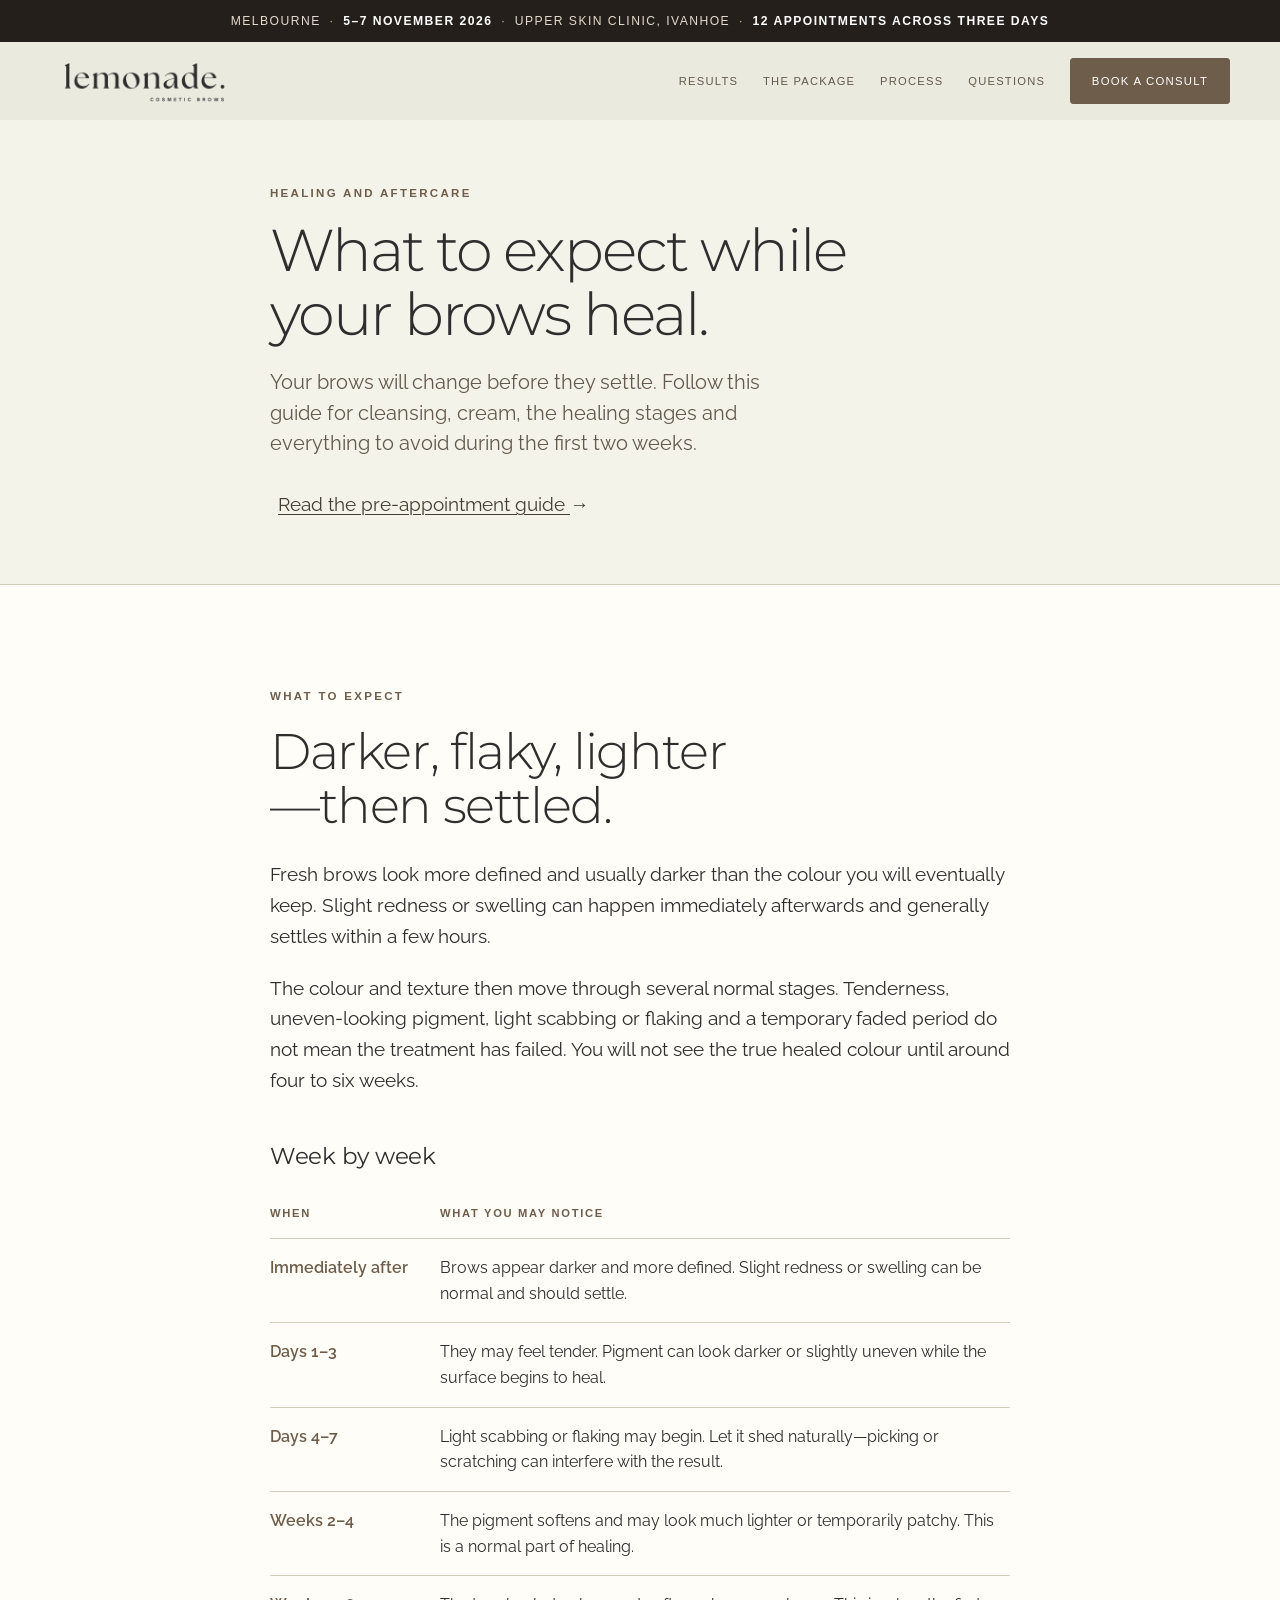
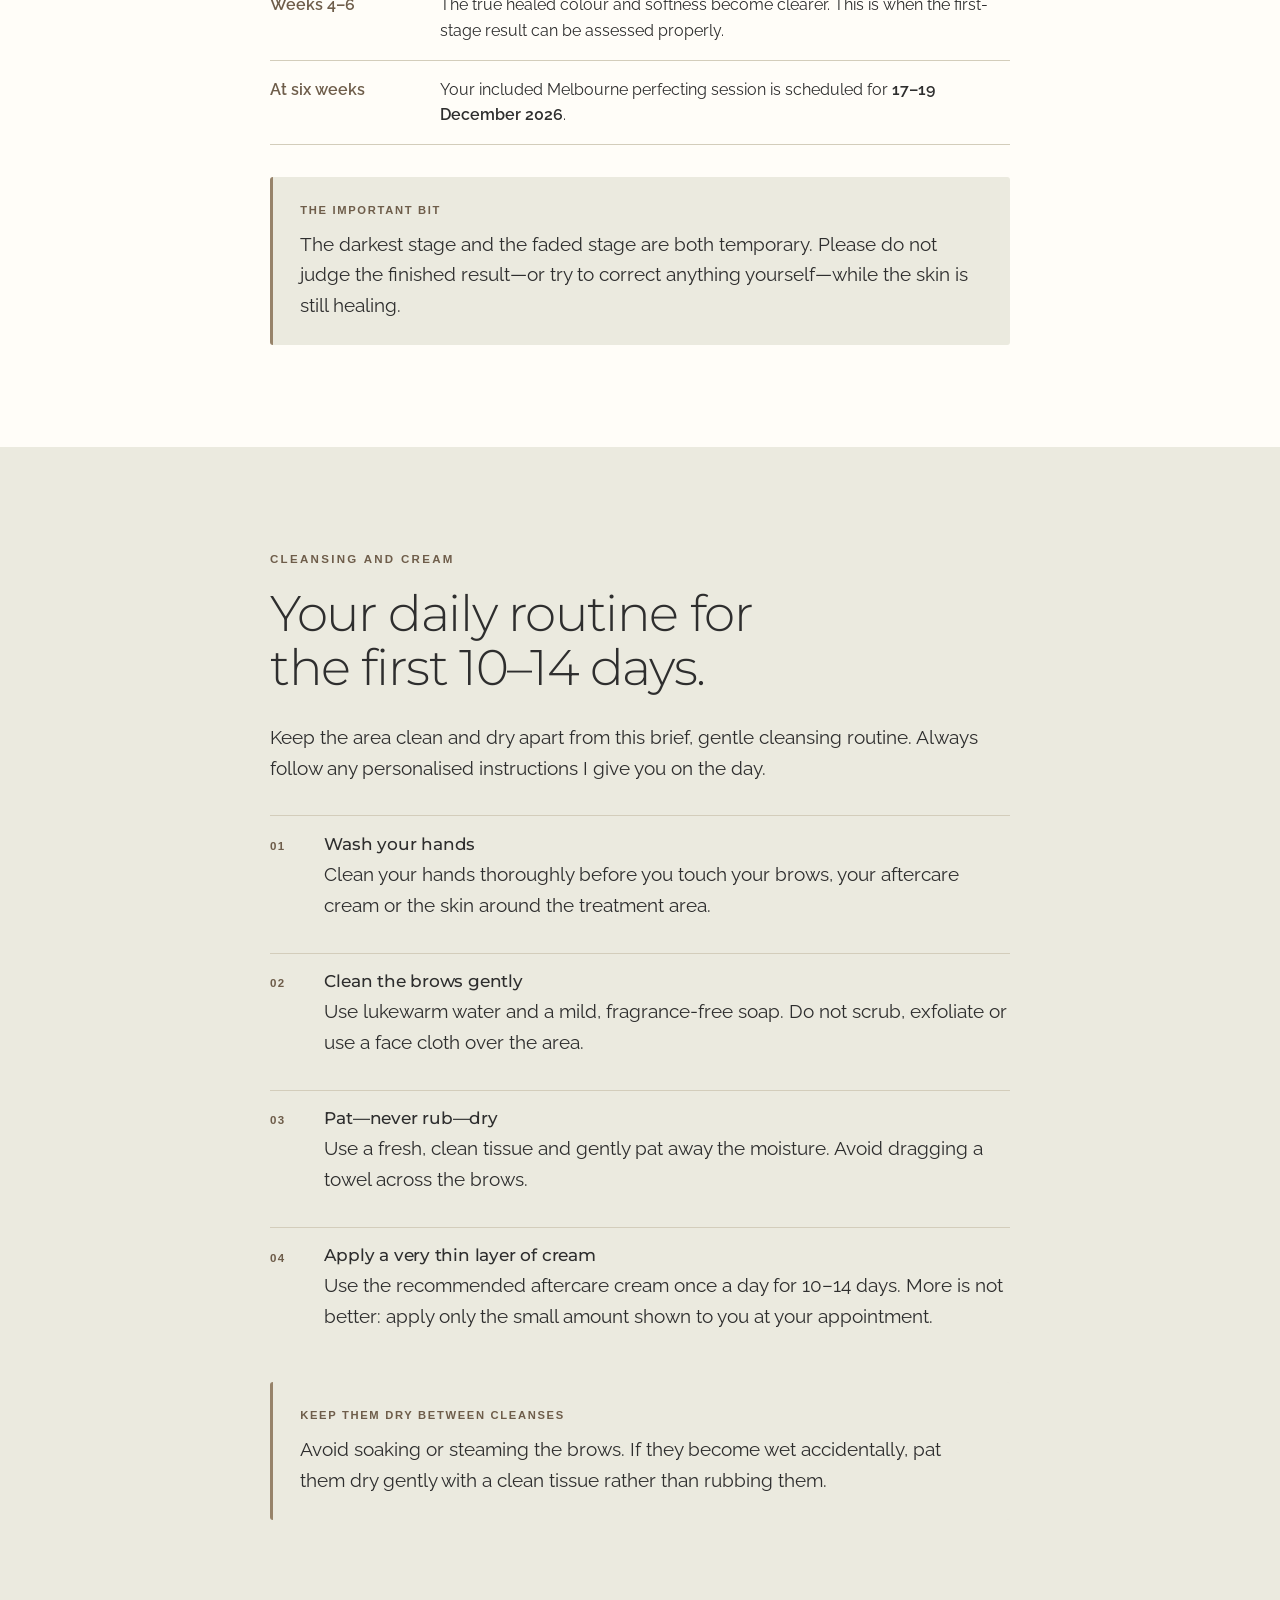
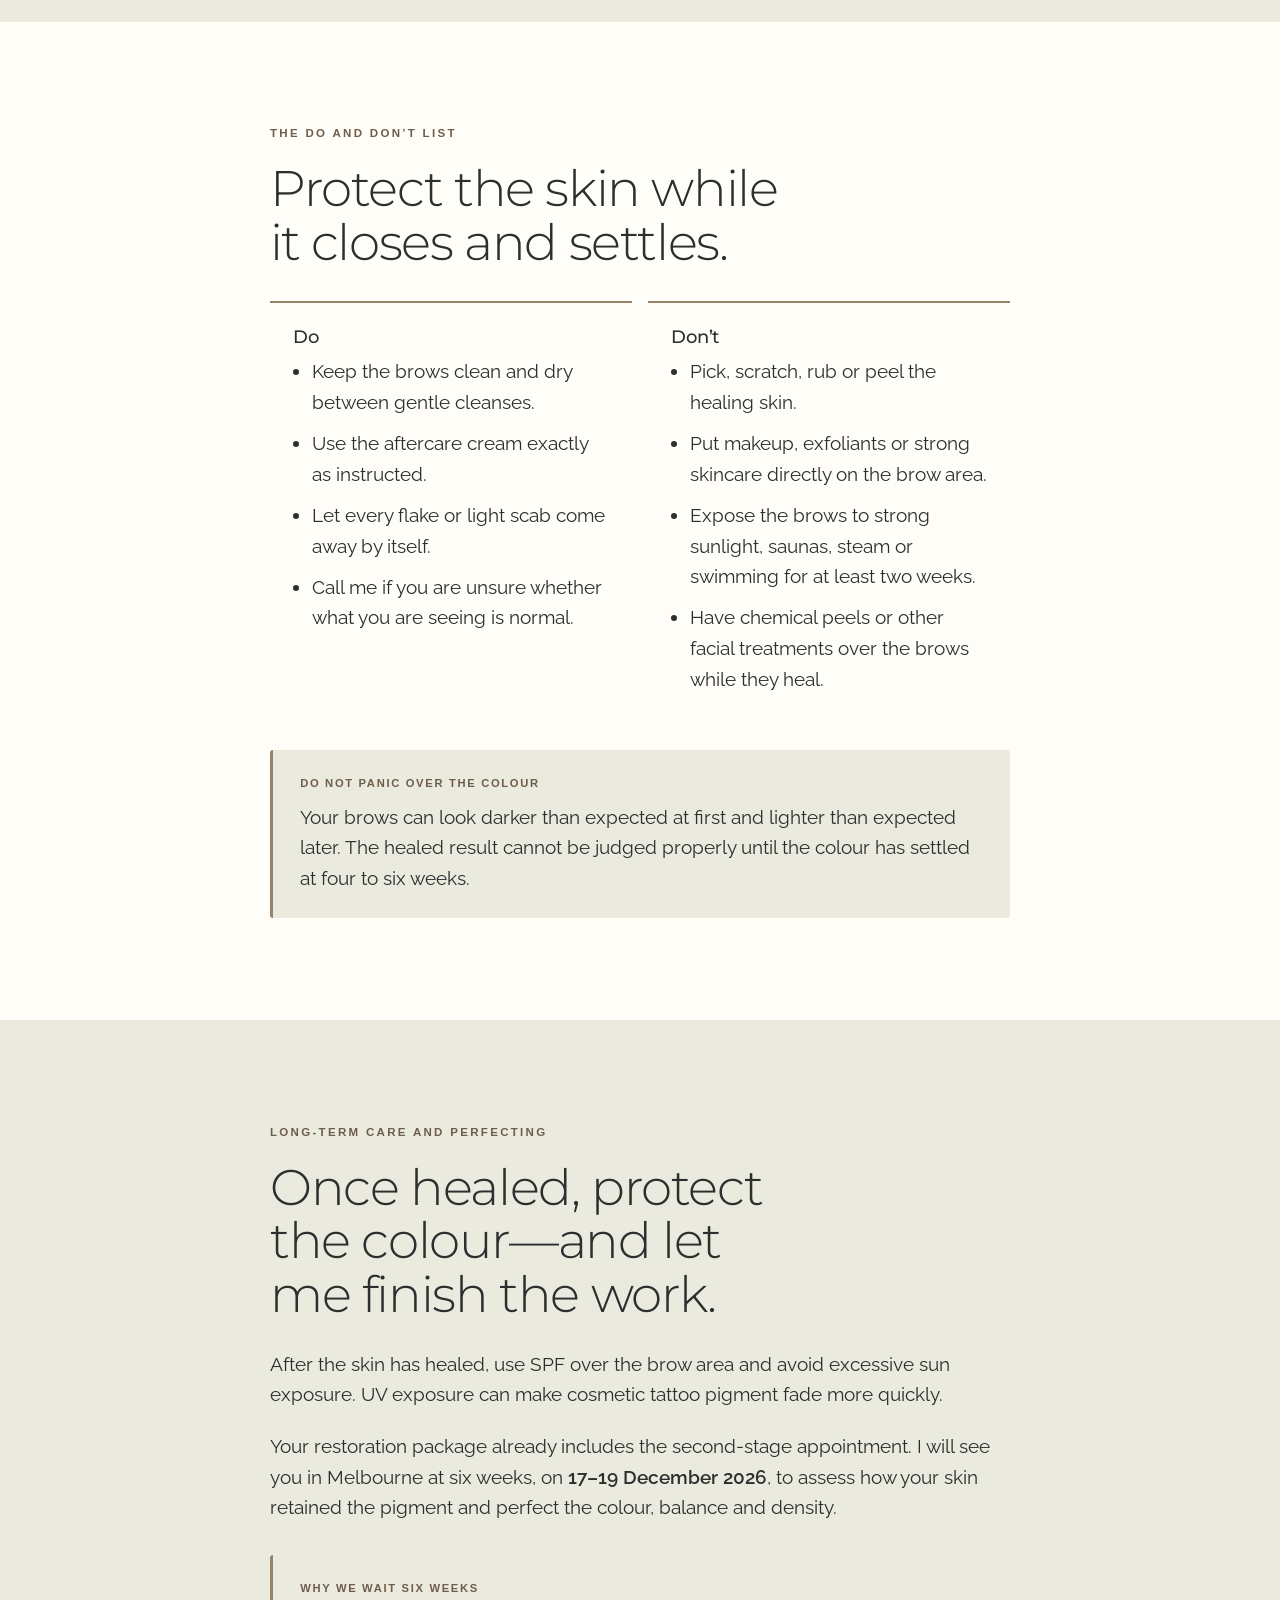
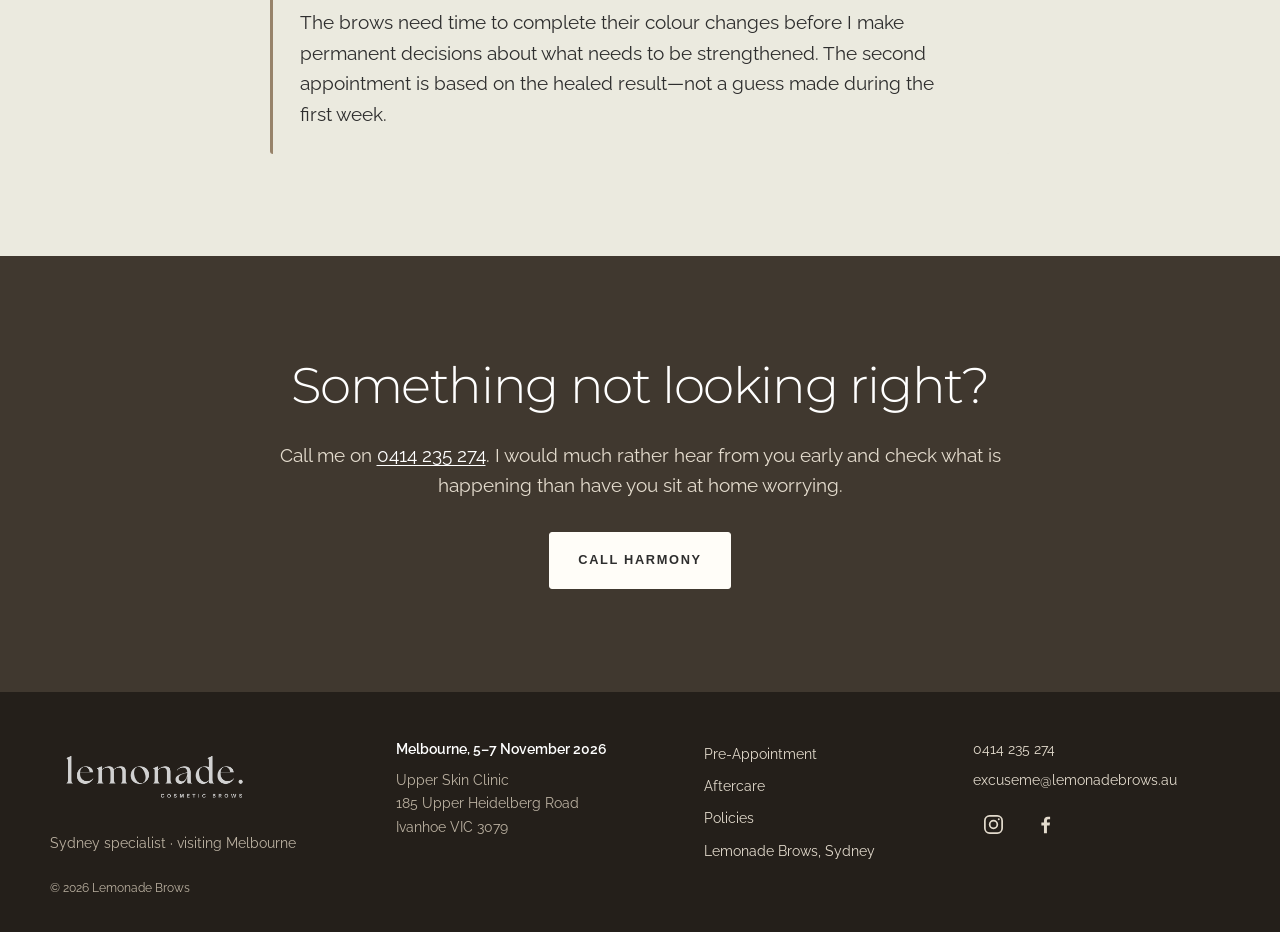
==== commit 537d4346: "Add live consultation booking and refresh Melbourne details" ====
--- a/aftercare.html
+++ b/aftercare.html
@@ -4,6 +4,8 @@
 <meta charset="utf-8">
 <meta name="viewport" content="width=device-width, initial-scale=1">
 <meta name="robots" content="index, follow">
+<link rel="icon" type="image/png" href="favicon.png">
+<link rel="apple-touch-icon" href="apple-touch-icon.png">
 <link rel="canonical" href="https://melbourne.lemonadebrows.au/aftercare.html">
 <title>Healing and aftercare | Lemonade Brows</title>
 <meta name="description" content="Lemonade Brows healing and aftercare guidance for your cosmetic brow treatment, including what to expect week by week.">
@@ -84,6 +86,7 @@
     src="https://www.facebook.com/tr?id=1321228265620763&ev=PageView&noscript=1"
   /></noscript>
   <!-- End Meta Pixel Code -->
+  <script src="availability.js" defer></script>
 </head>
 <body class="info-page">
 
@@ -92,7 +95,7 @@
 <div class="announce">
   <span class="announce-group announce-date"><span>Melbourne</span><span class="sep">·</span><b>5–7 November 2026</b></span>
   <span class="announce-group announce-venue"><span class="sep">·</span><span>Upper Skin Clinic, Ivanhoe</span></span>
-  <span class="announce-group announce-availability"><span class="sep">·</span><b>11 of 12 appointments open</b></span>
+  <span class="announce-group announce-availability"><span class="sep">·</span><b>12 appointments across three days</b></span>
 </div>
 
 <header class="site-header">
@@ -104,11 +107,11 @@
       <span class="nav-toggle-icon" aria-hidden="true"><span></span></span>
     </button>
     <nav class="nav" id="site-navigation" aria-label="Page navigation">
-      <a href="index.html#results">Results</a>
-      <a href="index.html#package">The package</a>
-      <a href="index.html#method">My method</a>
-      <a href="index.html#questions">Questions</a>
-      <a class="btn" href="consultation.html">Book a consult</a>
+      <a href="/#lean-results">Results</a>
+      <a href="/#lean-package">The package</a>
+      <a href="/#lean-process">Process</a>
+      <a href="/#lean-questions">Questions</a>
+      <a class="btn" href="/consultation">Book a consult</a>
     </nav>
   </div>
 </header>
@@ -237,7 +240,7 @@
 </footer>
 
 <div class="sticky-cta">
-  <span class="who"><b>$1,100 complete</b> 11 of 12 left · 5–7 Nov</span>
+  <span class="who"><b>$1,100 complete</b> · 5–7 Nov</span>
   <a class="btn" href="consultation.html">Book a consult</a>
 </div>
 
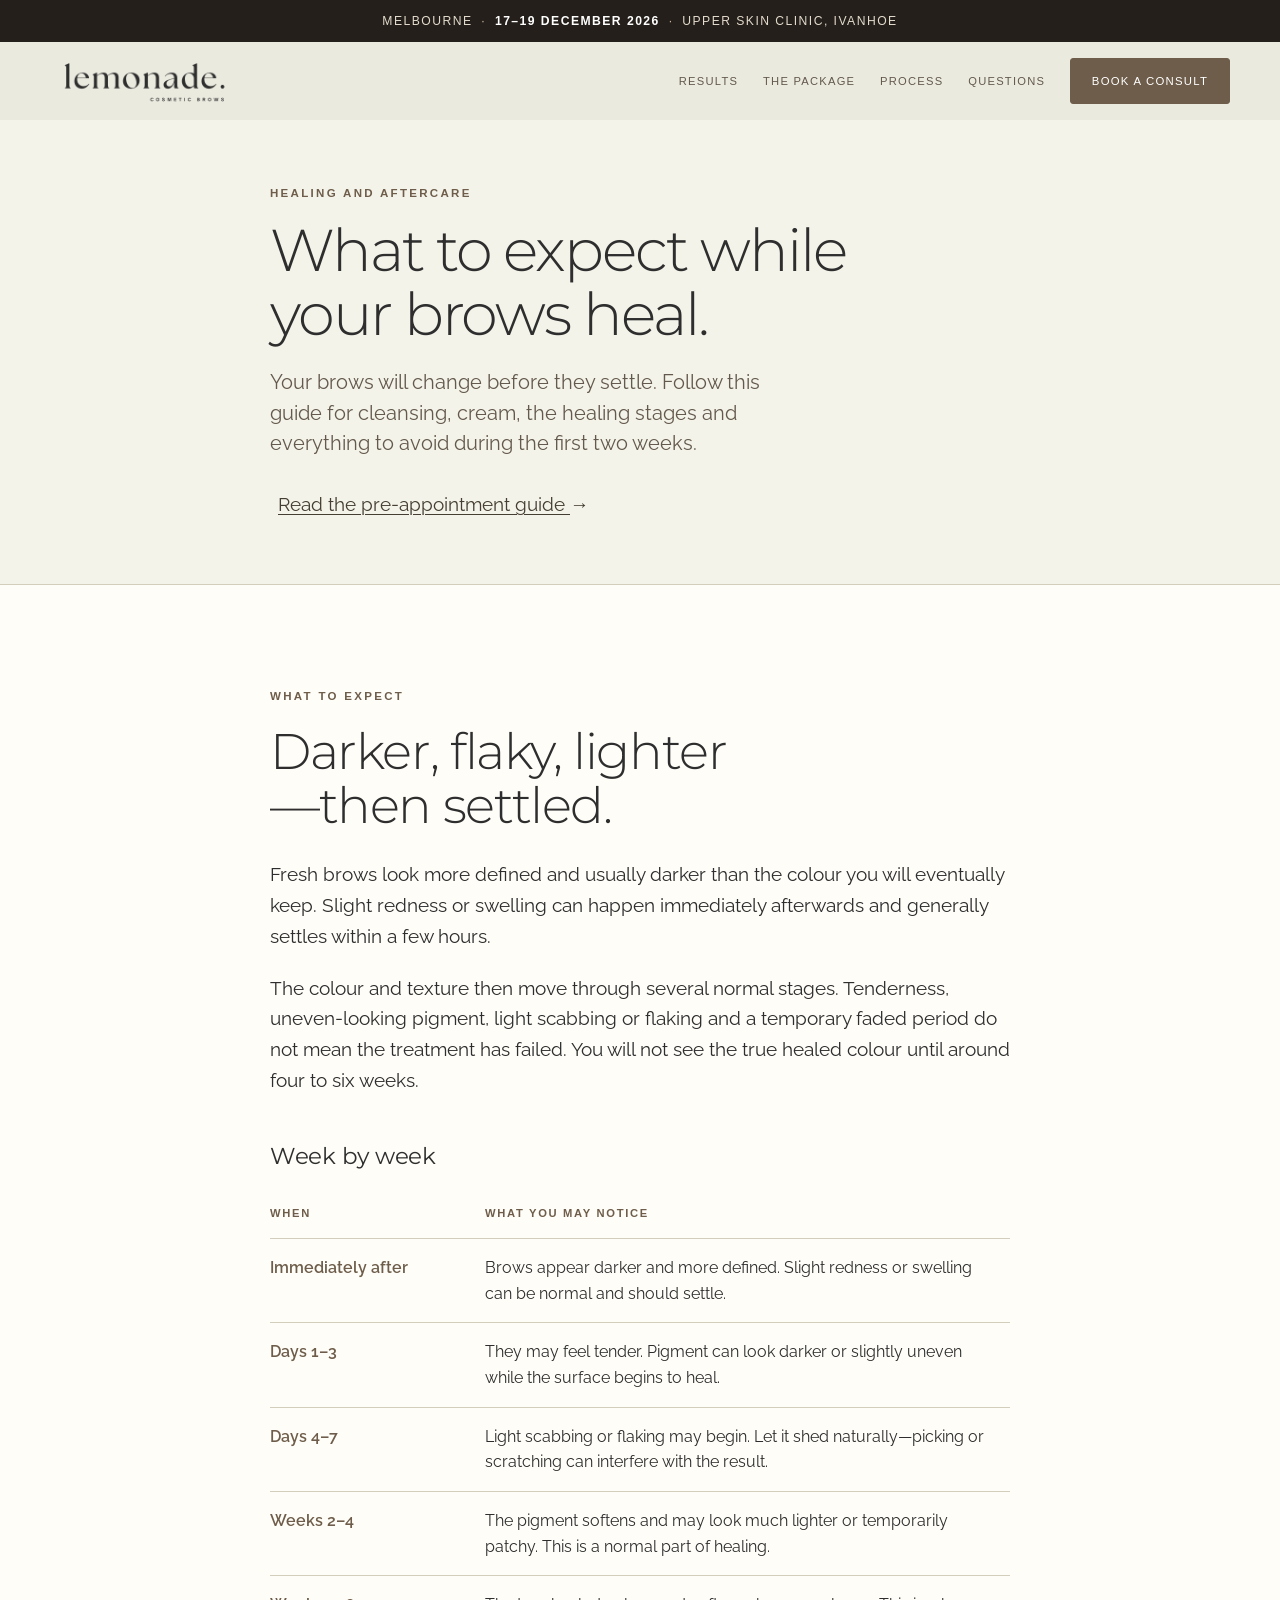
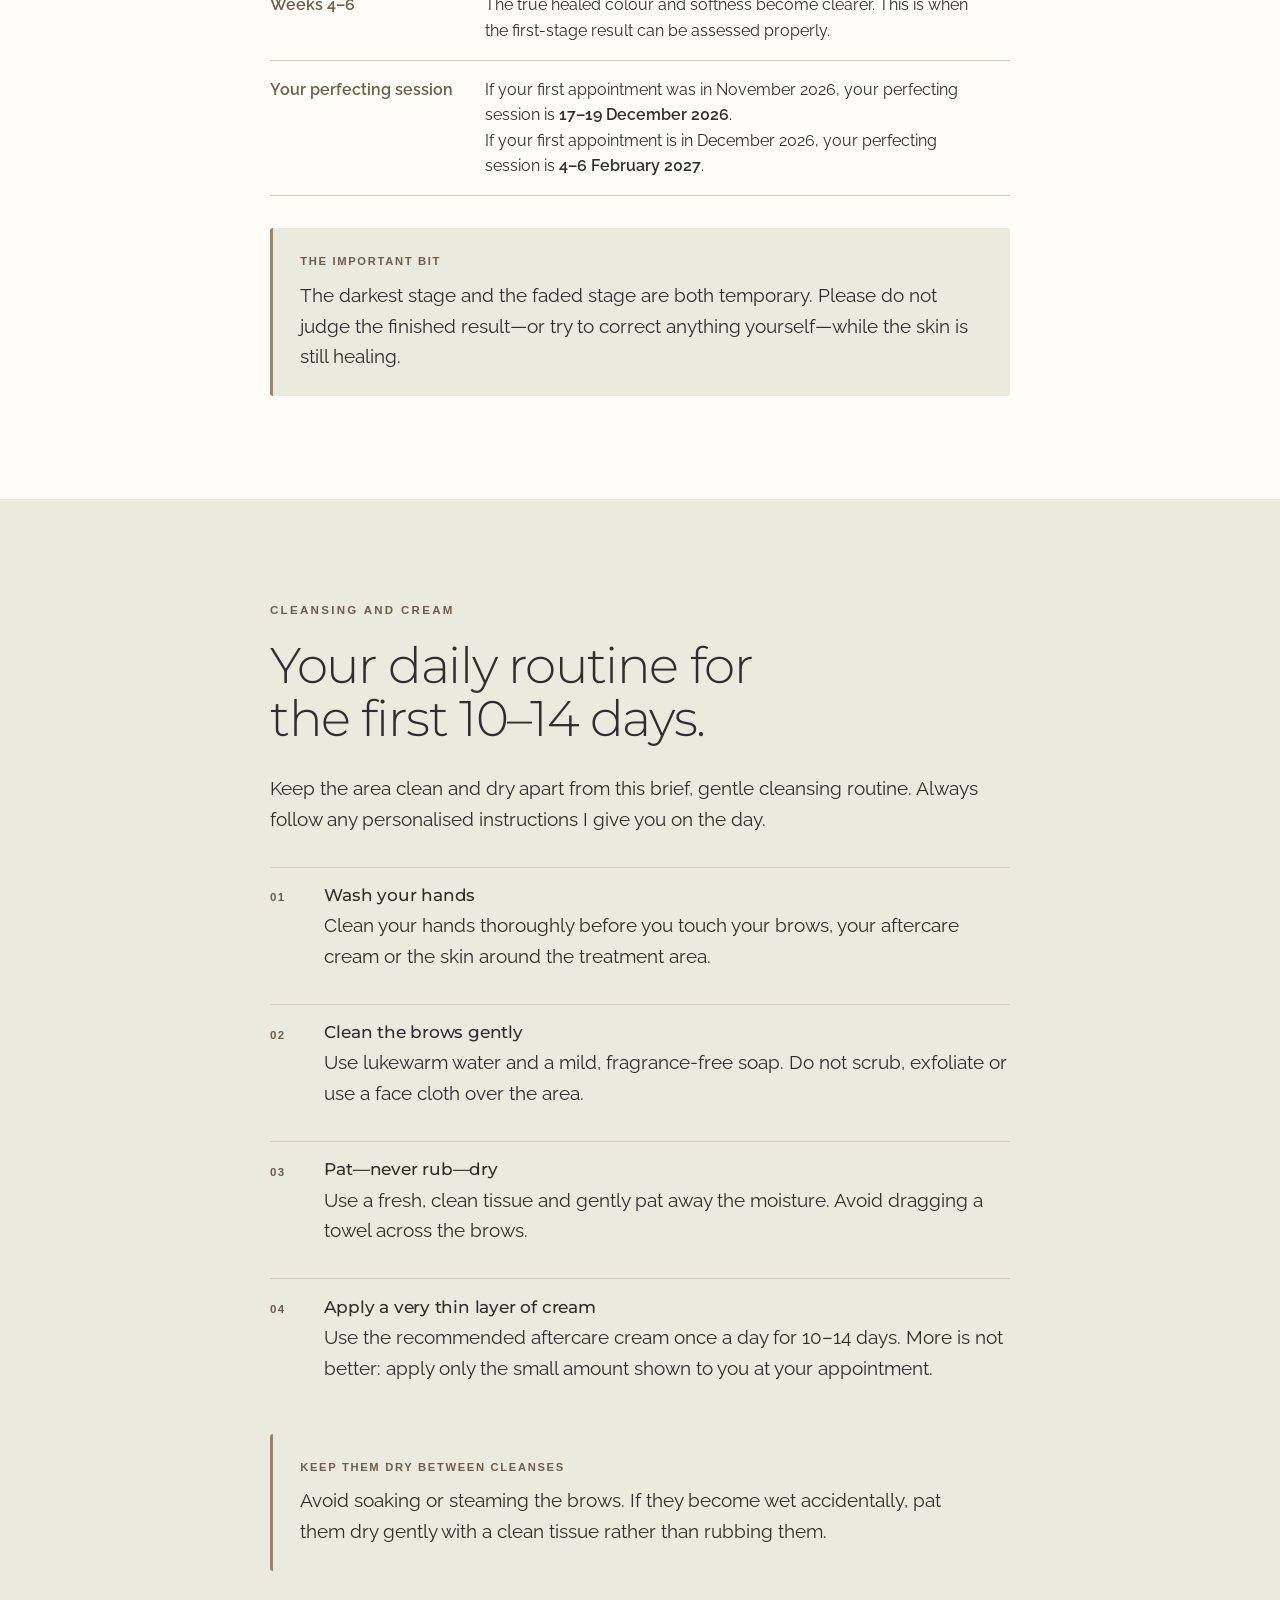
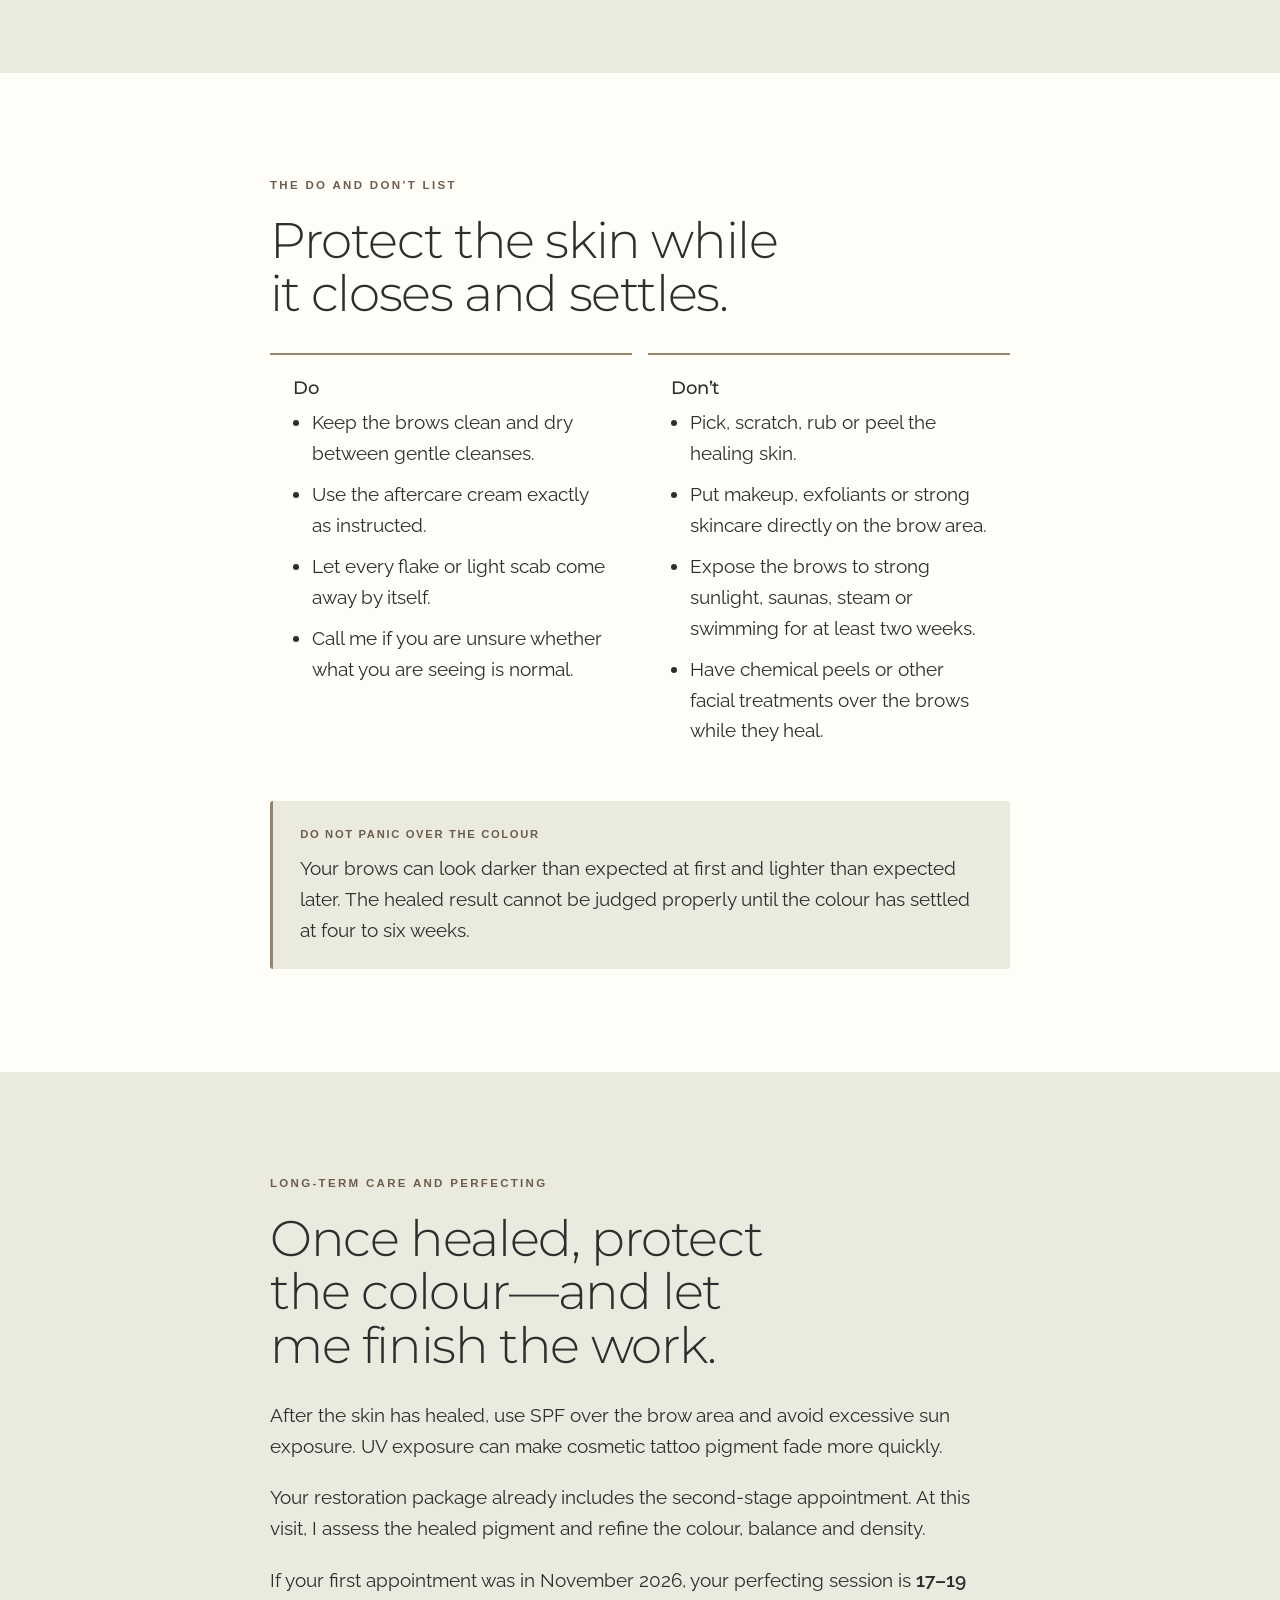
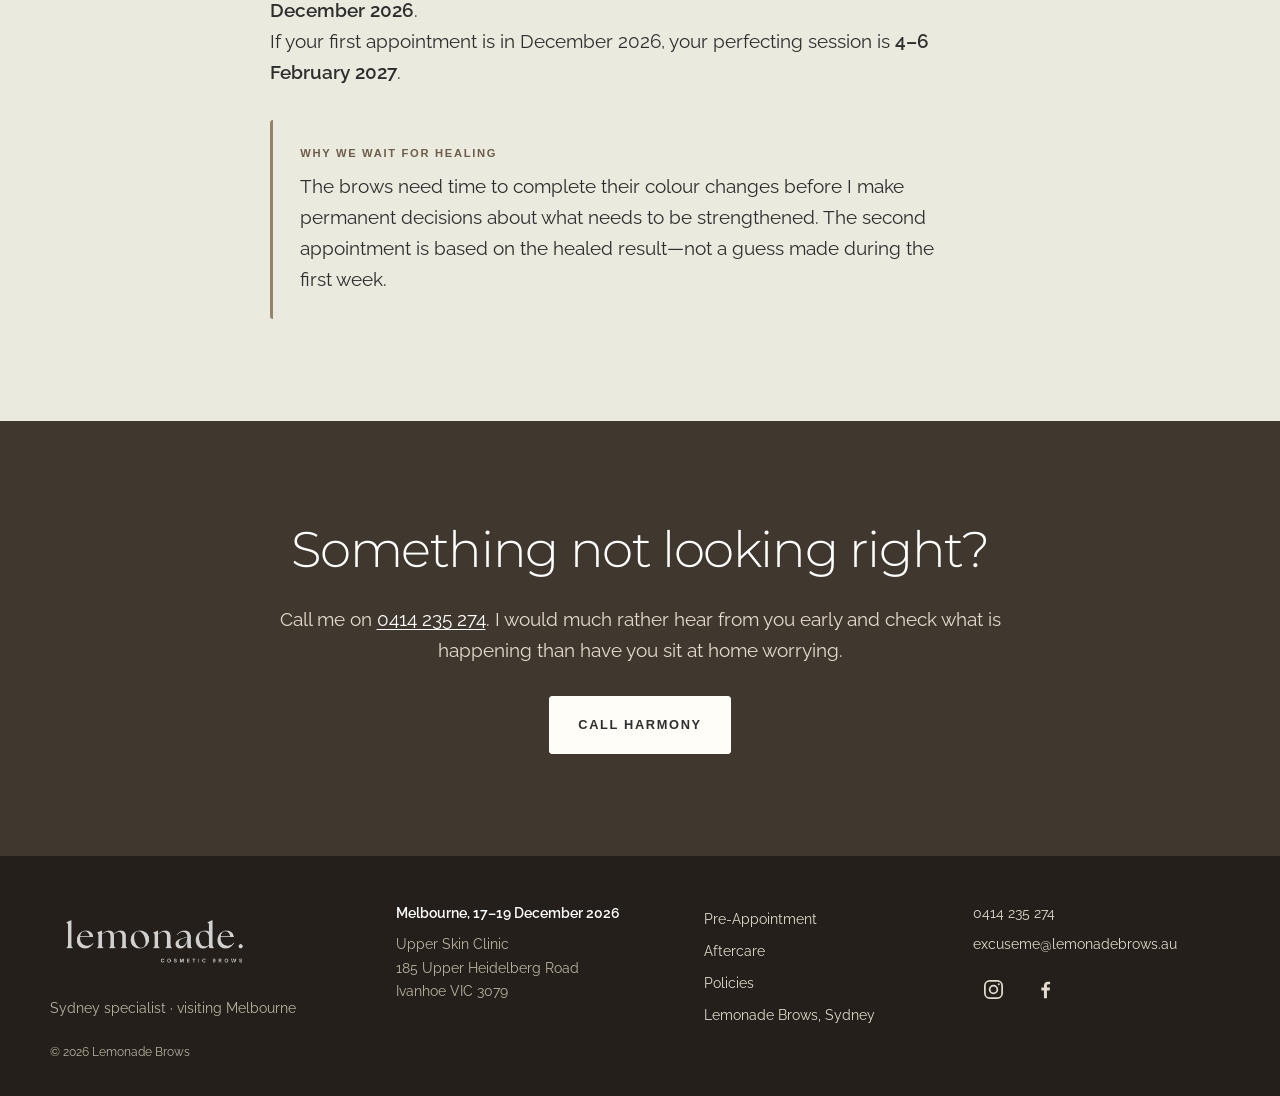
==== commit 0f611d14: "Update aftercare for December Melbourne appointments" ====
--- a/aftercare.html
+++ b/aftercare.html
@@ -2,10 +2,11 @@
 <html lang="en-AU">
 <head>
 <meta charset="utf-8">
-<meta name="viewport" content="width=device-width, initial-scale=1">
+<meta name="viewport" content="width=device-width, initial-scale=1, viewport-fit=cover">
 <meta name="robots" content="index, follow">
-<link rel="icon" type="image/png" href="favicon.png">
-<link rel="apple-touch-icon" href="apple-touch-icon.png">
+<link rel="icon" type="image/png" href="/favicon.png?v=2">
+<link rel="shortcut icon" href="/favicon.ico?v=2">
+<link rel="apple-touch-icon" href="/apple-touch-icon.png?v=2">
 <link rel="canonical" href="https://melbourne.lemonadebrows.au/aftercare.html">
 <title>Healing and aftercare | Lemonade Brows</title>
 <meta name="description" content="Lemonade Brows healing and aftercare guidance for your cosmetic brow treatment, including what to expect week by week.">
@@ -86,16 +87,16 @@
     src="https://www.facebook.com/tr?id=1321228265620763&ev=PageView&noscript=1"
   /></noscript>
   <!-- End Meta Pixel Code -->
-  <script src="availability.js" defer></script>
+
 </head>
 <body class="info-page">
 
 <a class="skip" href="#main">Skip to content</a>
 
 <div class="announce">
-  <span class="announce-group announce-date"><span>Melbourne</span><span class="sep">·</span><b>5–7 November 2026</b></span>
+  <span class="announce-group announce-date"><span>Melbourne</span><span class="sep">·</span><b>17–19 December 2026</b></span>
   <span class="announce-group announce-venue"><span class="sep">·</span><span>Upper Skin Clinic, Ivanhoe</span></span>
-  <span class="announce-group announce-availability"><span class="sep">·</span><b>12 appointments across three days</b></span>
+  
 </div>
 
 <header class="site-header">
@@ -145,7 +146,7 @@
         <tr><th scope="row">Days 4–7</th><td>Light scabbing or flaking may begin. Let it shed naturally—picking or scratching can interfere with the result.</td></tr>
         <tr><th scope="row">Weeks 2–4</th><td>The pigment softens and may look much lighter or temporarily patchy. This is a normal part of healing.</td></tr>
         <tr><th scope="row">Weeks 4–6</th><td>The true healed colour and softness become clearer. This is when the first-stage result can be assessed properly.</td></tr>
-        <tr><th scope="row">At six weeks</th><td>Your included Melbourne perfecting session is scheduled for <strong>17–19 December 2026</strong>.</td></tr>
+        <tr><th scope="row">Your perfecting session</th><td>If your first appointment was in November 2026, your perfecting session is <strong>17–19 December 2026</strong>.<br>If your first appointment is in December 2026, your perfecting session is <strong>4–6 February 2027</strong>.</td></tr>
       </tbody>
     </table>
 
@@ -188,8 +189,8 @@
     <span class="eyebrow">Long-term care and perfecting</span>
     <h2>Once healed, protect the colour—and let me finish the work.</h2>
     <p>After the skin has healed, use SPF over the brow area and avoid excessive sun exposure. UV exposure can make cosmetic tattoo pigment fade more quickly.</p>
-    <p>Your restoration package already includes the second-stage appointment. I will see you in Melbourne at six weeks, on <strong>17–19 December 2026</strong>, to assess how your skin retained the pigment and perfect the colour, balance and density.</p>
-    <div class="callout"><span class="label">Why we wait six weeks</span><p>The brows need time to complete their colour changes before I make permanent decisions about what needs to be strengthened. The second appointment is based on the healed result—not a guess made during the first week.</p></div>
+    <p>Your restoration package already includes the second-stage appointment. At this visit, I assess the healed pigment and refine the colour, balance and density.</p><p>If your first appointment was in November 2026, your perfecting session is <strong>17–19 December 2026</strong>.<br>If your first appointment is in December 2026, your perfecting session is <strong>4–6 February 2027</strong>.</p>
+    <div class="callout"><span class="label">Why we wait for healing</span><p>The brows need time to complete their colour changes before I make permanent decisions about what needs to be strengthened. The second appointment is based on the healed result—not a guess made during the first week.</p></div>
   </div>
 </section>
 
@@ -216,7 +217,7 @@
         <p class="footer-copyright">© 2026 Lemonade Brows</p>
       </div>
       <div class="footer-column">
-        <p><strong>Melbourne, 5–7 November 2026</strong></p>
+        <p><strong>Melbourne, 17–19 December 2026</strong></p>
         <p>Upper Skin Clinic<br>185 Upper Heidelberg Road<br>Ivanhoe VIC 3079</p>
       </div>
       <div class="footer-column">
@@ -240,7 +241,7 @@
 </footer>
 
 <div class="sticky-cta">
-  <span class="who"><b>$1,100 complete</b> · 5–7 Nov</span>
+  <span class="who"><b>$1,100 complete</b> · 17–19 Dec</span>
   <a class="btn" href="consultation.html">Book a consult</a>
 </div>
 
--- a/styles.css
+++ b/styles.css
@@ -269,9 +269,10 @@
 
 .sticky-cta {
   display: none;
-  position: fixed; left: 0; right: 0; bottom: 0; z-index: 60;
-  background: rgba(36,31,26,.97);
-  backdrop-filter: blur(10px);
+  position: fixed !important; inset: auto 0 0; z-index: 60;
+  width: 100%; max-width: 100vw; box-sizing: border-box;
+  background: #241f1a;
+  border-top: 1px solid rgba(255,255,255,.12);
   padding: .75rem var(--gutter);
   padding-bottom: calc(.75rem + env(safe-area-inset-bottom, 0px));
   align-items: center; justify-content: space-between; gap: 1rem;
@@ -997,7 +998,7 @@
 
 
 /* ---------- Mobile containment and accessible navigation ------------------ */
-html, body { max-width: 100%; overflow-x: clip; }
+html, body { max-width: 100%; }
 .wrap, .tight, .header-inner, .footer-grid, .footer-column { min-width: 0; }
 .info-page .eyebrow::before { display: none; }
 .footer-grid a, .contact-list a, .text-link { overflow-wrap: anywhere; }
